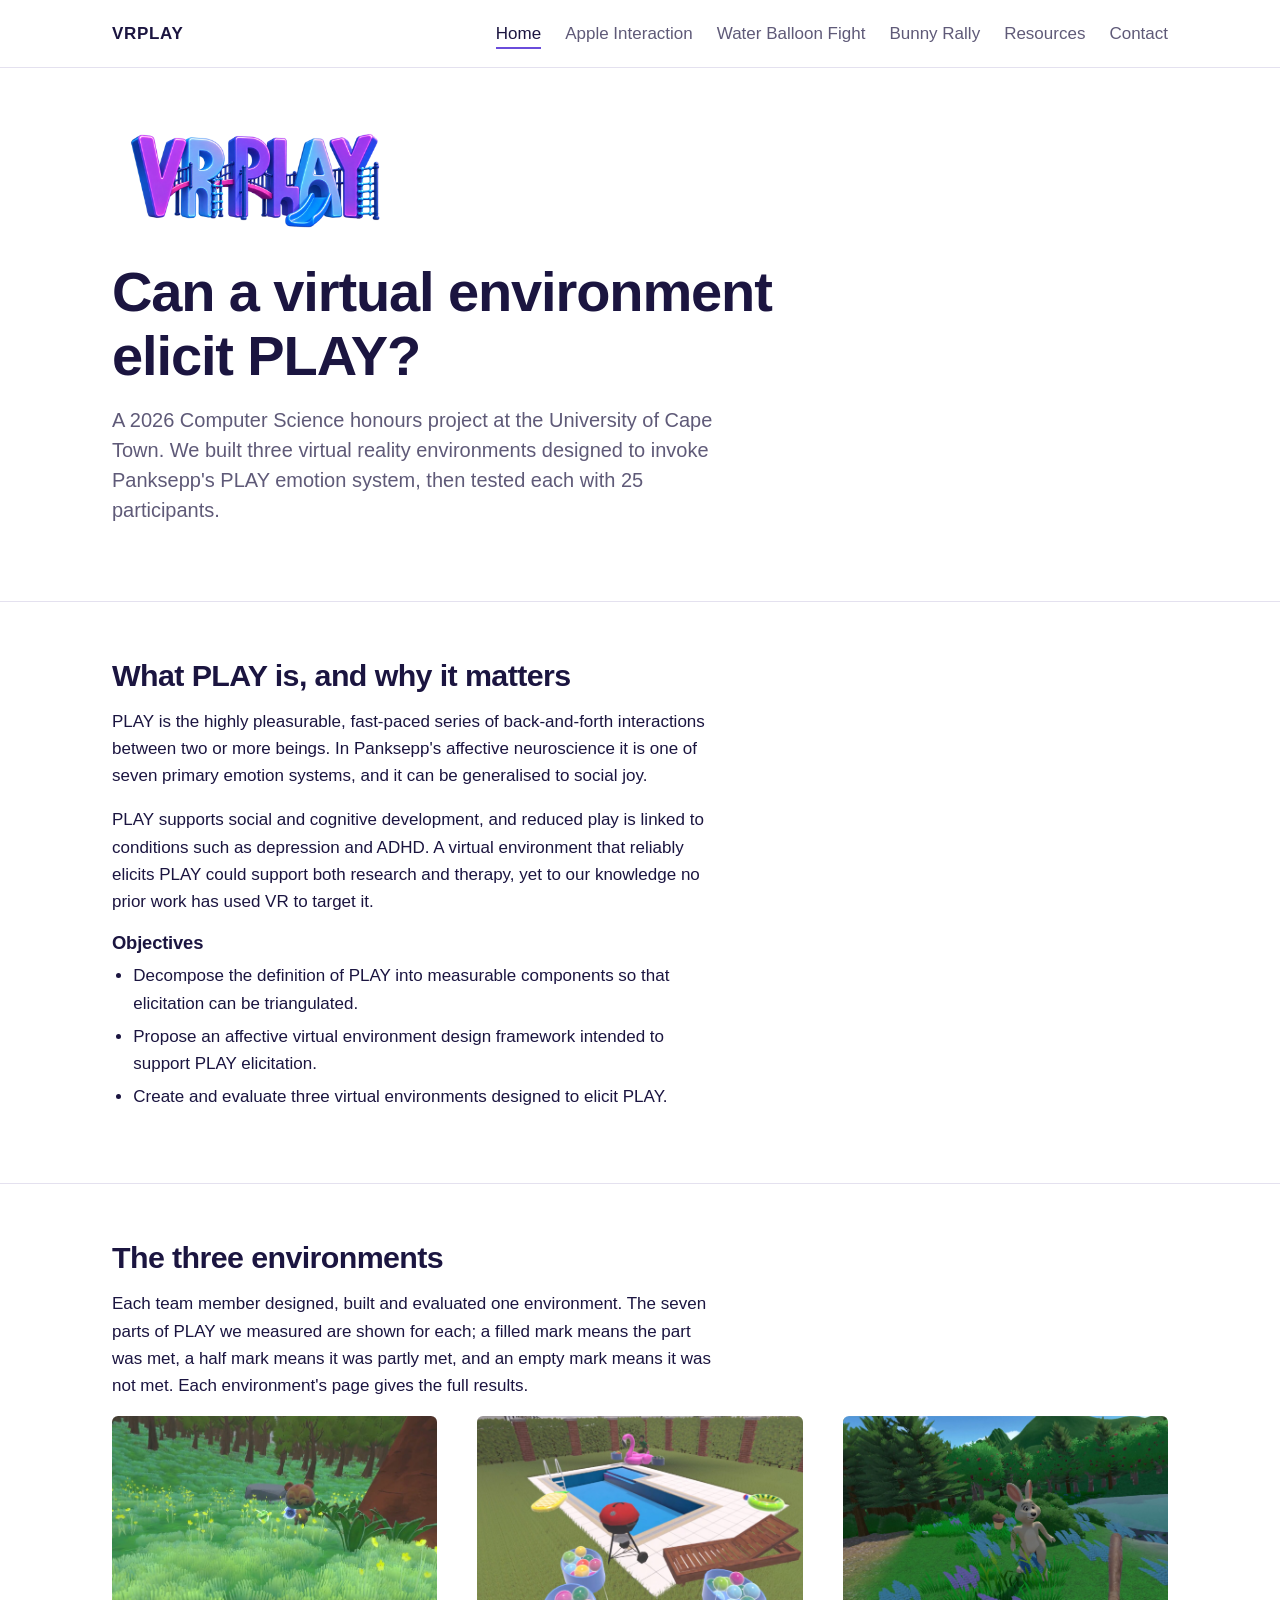
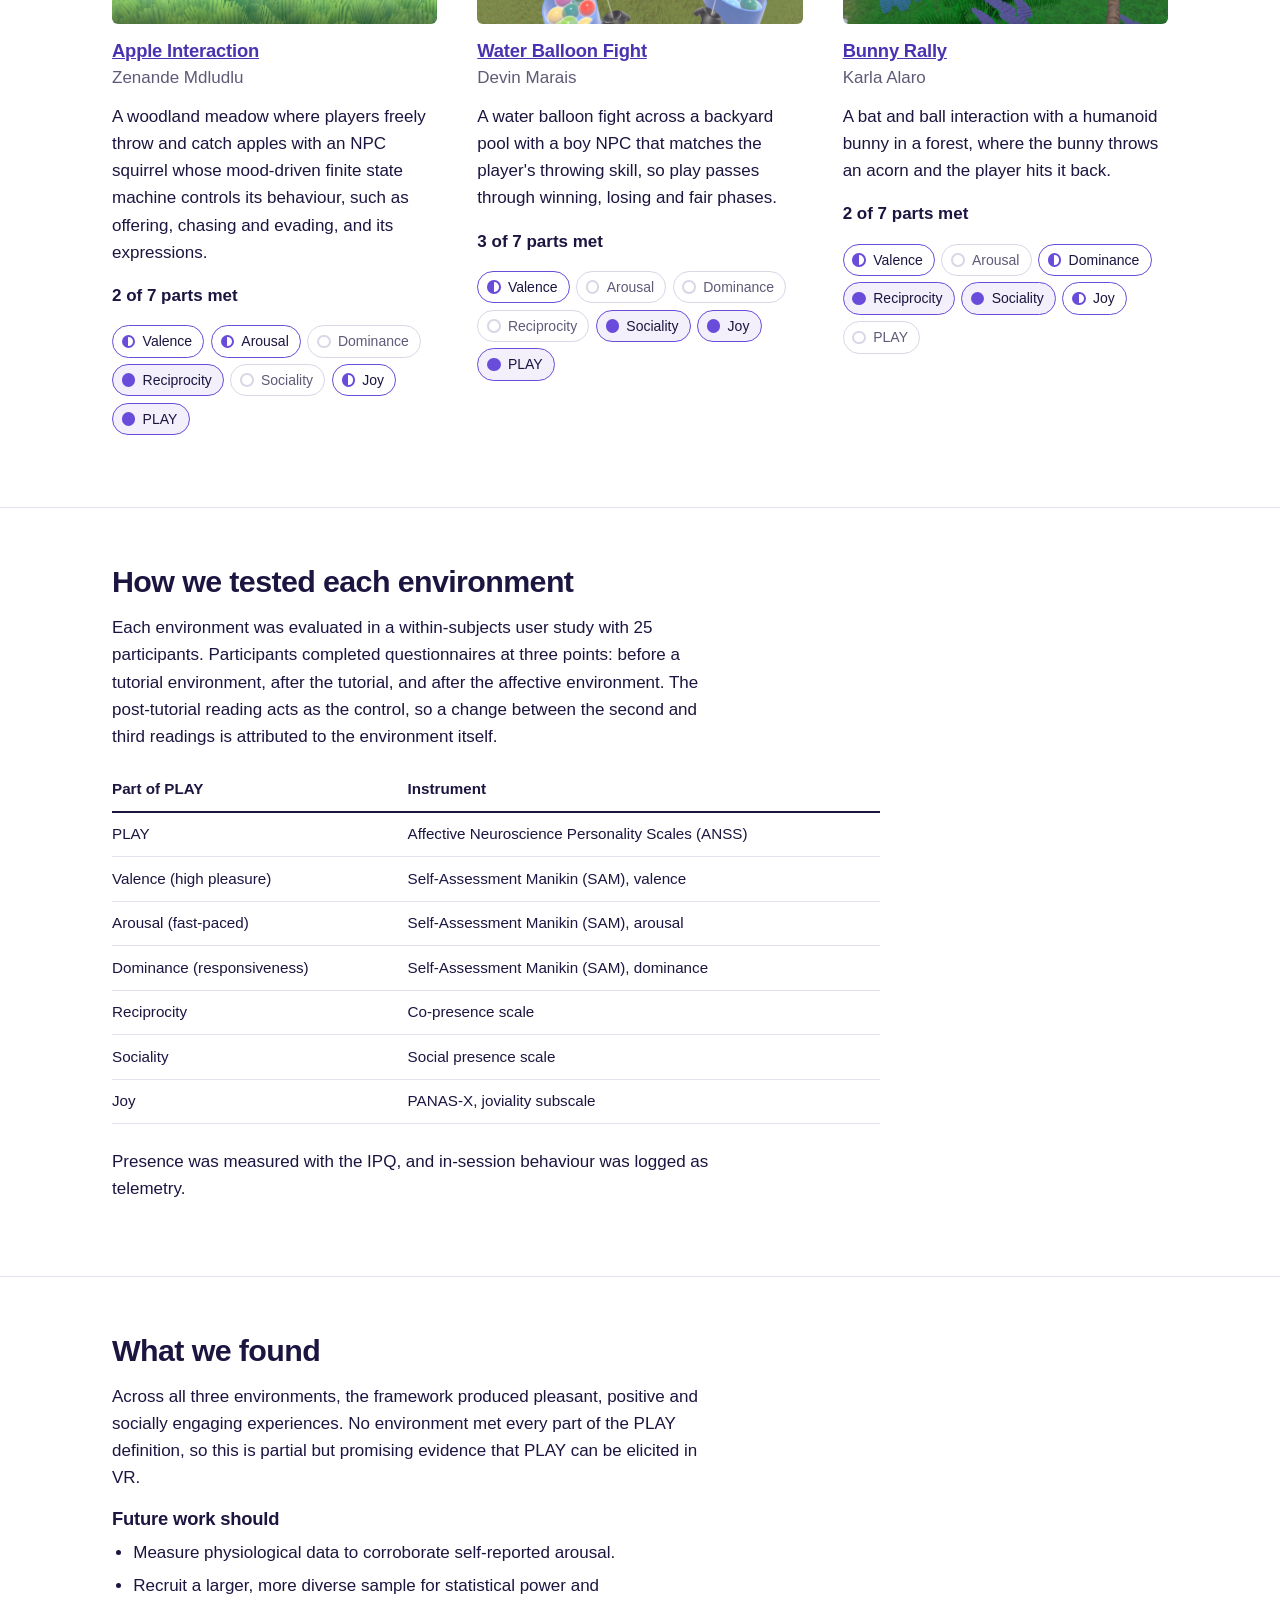
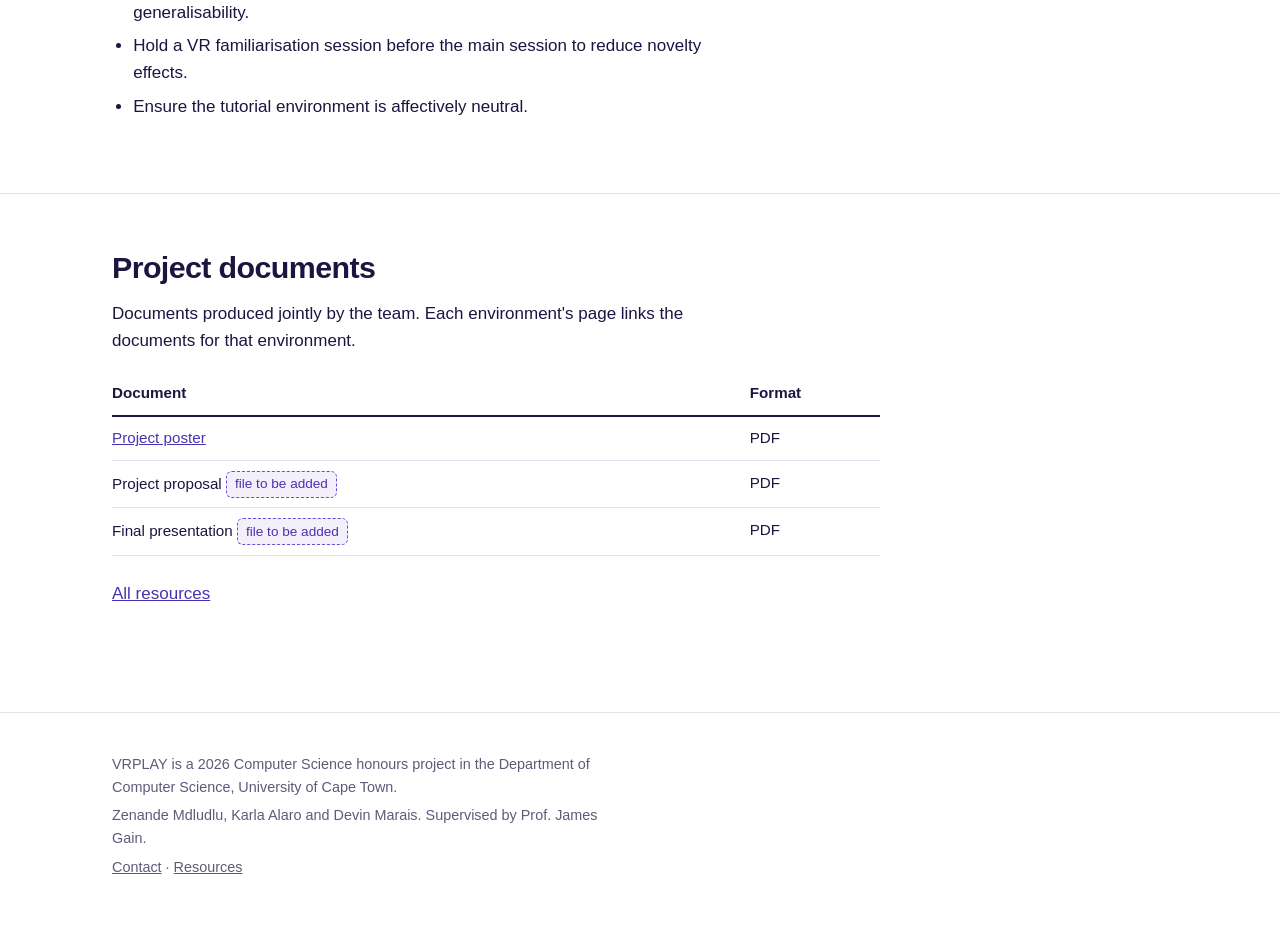
==== index.html @ d9ab926e "Add files via upload" ====
<!DOCTYPE html>
<html lang="en">
<head>
  <meta charset="utf-8">
  <meta name="viewport" content="width=device-width, initial-scale=1">
  <title>VRPLAY: Eliciting PLAY in Virtual Reality</title>
  <meta name="description" content="VRPLAY: a 2026 Computer Science honours project at the University of Cape Town investigating whether a virtual environment can elicit Panksepp's PLAY emotion system.">
  <link rel="stylesheet" href="css/style.css">
</head>
<body>
<header class="site-header">
  <div class="wrap">
    <a class="brand" href="index.html">VRPLAY</a>
    <nav class="site-nav" aria-label="Site">
      <ul>
        <li><a href="index.html" aria-current="page">Home</a></li>
        <li><a href="apple-interaction.html">Apple Interaction</a></li>
        <li><a href="water-balloon-fight.html">Water Balloon Fight</a></li>
        <li><a href="bunny-rally.html">Bunny Rally</a></li>
        <li><a href="resources.html">Resources</a></li>
        <li><a href="contact.html">Contact</a></li>
      </ul>
    </nav>
  </div>
</header>
<main>

  <section class="hero">
    <div class="wrap">
      <img class="logo" src="img/vrplay-logo.png" alt="VRPLAY" width="900" height="299">
      <h1>Can a virtual environment elicit PLAY?</h1>
      <p class="lede">A 2026 Computer Science honours project at the University of Cape Town. We built three virtual reality environments designed to invoke Panksepp's PLAY emotion system, then tested each with 25 participants.</p>
    </div>
  </section>

  <section id="about">
    <div class="wrap">
      <h2>What PLAY is, and why it matters</h2>
      <p>PLAY is the highly pleasurable, fast-paced series of back-and-forth interactions between two or more beings. In Panksepp's affective neuroscience it is one of seven primary emotion systems, and it can be generalised to social joy.</p>
      <p>PLAY supports social and cognitive development, and reduced play is linked to conditions such as depression and ADHD. A virtual environment that reliably elicits PLAY could support both research and therapy, yet to our knowledge no prior work has used VR to target it.</p>
      <h3>Objectives</h3>
      <ul>
        <li>Decompose the definition of PLAY into measurable components so that elicitation can be triangulated.</li>
        <li>Propose an affective virtual environment design framework intended to support PLAY elicitation.</li>
        <li>Create and evaluate three virtual environments designed to elicit PLAY.</li>
      </ul>
    </div>
  </section>

  <section id="environments">
    <div class="wrap">
      <h2>The three environments</h2>
      <p>Each team member designed, built and evaluated one environment. The seven parts of PLAY we measured are shown for each; a filled mark means the part was met, a half mark means it was partly met, and an empty mark means it was not met. Each environment's page gives the full results.</p>
      <ul class="environments">
      <li>
        <img class="thumb" src="img/apple-interaction.jpg" alt="Screenshot of the Apple Interaction environment: a woodland meadow with a squirrel NPC among wildflowers" width="1600" height="900">
        <h3><a href="apple-interaction.html">Apple Interaction</a></h3>
        <p class="owner">Zenande Mdludlu</p>
        <p>A woodland meadow where players freely throw and catch apples with an NPC squirrel whose mood-driven finite state machine controls its behaviour, such as offering, chasing and evading, and its expressions.</p>
        <p class="verdict">2 of 7 parts met</p>
    <ul class="tally">
      <li class="part">Valence <span class="vh">(partly met)</span></li>
      <li class="part">Arousal <span class="vh">(partly met)</span></li>
      <li class="none">Dominance <span class="vh">(not met)</span></li>
      <li class="met">Reciprocity <span class="vh">(met)</span></li>
      <li class="none">Sociality <span class="vh">(not met)</span></li>
      <li class="part">Joy <span class="vh">(partly met)</span></li>
      <li class="met">PLAY <span class="vh">(met)</span></li>
    </ul>
      </li>
      <li>
        <img class="thumb" src="img/water-balloon-fight.jpg" alt="Screenshot of the Water Balloon Fight environment: a backyard pool with buckets of water balloons in the foreground" width="1600" height="900">
        <h3><a href="water-balloon-fight.html">Water Balloon Fight</a></h3>
        <p class="owner">Devin Marais</p>
        <p>A water balloon fight across a backyard pool with a boy NPC that matches the player's throwing skill, so play passes through winning, losing and fair phases.</p>
        <p class="verdict">3 of 7 parts met</p>
    <ul class="tally">
      <li class="part">Valence <span class="vh">(partly met)</span></li>
      <li class="none">Arousal <span class="vh">(not met)</span></li>
      <li class="none">Dominance <span class="vh">(not met)</span></li>
      <li class="none">Reciprocity <span class="vh">(not met)</span></li>
      <li class="met">Sociality <span class="vh">(met)</span></li>
      <li class="met">Joy <span class="vh">(met)</span></li>
      <li class="met">PLAY <span class="vh">(met)</span></li>
    </ul>
      </li>
      <li>
        <img class="thumb" src="img/bunny-rally.jpg" alt="Screenshot of the Bunny Rally environment: a humanoid bunny standing in a forest clearing" width="1600" height="900">
        <h3><a href="bunny-rally.html">Bunny Rally</a></h3>
        <p class="owner">Karla Alaro</p>
        <p>A bat and ball interaction with a humanoid bunny in a forest, where the bunny throws an acorn and the player hits it back.</p>
        <p class="verdict">2 of 7 parts met</p>
    <ul class="tally">
      <li class="part">Valence <span class="vh">(partly met)</span></li>
      <li class="none">Arousal <span class="vh">(not met)</span></li>
      <li class="part">Dominance <span class="vh">(partly met)</span></li>
      <li class="met">Reciprocity <span class="vh">(met)</span></li>
      <li class="met">Sociality <span class="vh">(met)</span></li>
      <li class="part">Joy <span class="vh">(partly met)</span></li>
      <li class="none">PLAY <span class="vh">(not met)</span></li>
    </ul>
      </li>
      </ul>
    </div>
  </section>

  <section id="method">
    <div class="wrap">
      <h2>How we tested each environment</h2>
      <p>Each environment was evaluated in a within-subjects user study with 25 participants. Participants completed questionnaires at three points: before a tutorial environment, after the tutorial, and after the affective environment. The post-tutorial reading acts as the control, so a change between the second and third readings is attributed to the environment itself.</p>
      <div class="table-scroll">
      <table>
        <caption class="vh">Questionnaires and the part of PLAY each one measures</caption>
        <thead>
          <tr><th scope="col">Part of PLAY</th><th scope="col">Instrument</th></tr>
        </thead>
        <tbody>
          <tr><td>PLAY</td><td>Affective Neuroscience Personality Scales (ANSS)</td></tr>
          <tr><td>Valence (high pleasure)</td><td>Self-Assessment Manikin (SAM), valence</td></tr>
          <tr><td>Arousal (fast-paced)</td><td>Self-Assessment Manikin (SAM), arousal</td></tr>
          <tr><td>Dominance (responsiveness)</td><td>Self-Assessment Manikin (SAM), dominance</td></tr>
          <tr><td>Reciprocity</td><td>Co-presence scale</td></tr>
          <tr><td>Sociality</td><td>Social presence scale</td></tr>
          <tr><td>Joy</td><td>PANAS-X, joviality subscale</td></tr>
        </tbody>
      </table>
      </div>
      <p>Presence was measured with the IPQ, and in-session behaviour was logged as telemetry.</p>
    </div>
  </section>

  <section id="findings">
    <div class="wrap">
      <h2>What we found</h2>
      <p>Across all three environments, the framework produced pleasant, positive and socially engaging experiences. No environment met every part of the PLAY definition, so this is partial but promising evidence that PLAY can be elicited in VR.</p>
      <h3>Future work should</h3>
      <ul>
        <li>Measure physiological data to corroborate self-reported arousal.</li>
        <li>Recruit a larger, more diverse sample for statistical power and generalisability.</li>
        <li>Hold a VR familiarisation session before the main session to reduce novelty effects.</li>
        <li>Ensure the tutorial environment is affectively neutral.</li>
      </ul>
    </div>
  </section>

  <section id="documents">
    <div class="wrap">
      <h2>Project documents</h2>
      <p>Documents produced jointly by the team. Each environment's page links the documents for that environment.</p>
      <div class="table-scroll">
      <table>
        <caption class="vh">Joint project documents</caption>
        <thead>
          <tr><th scope="col">Document</th><th scope="col">Format</th></tr>
        </thead>
        <tbody>
          <tr><td><a href="docs/VRPLAY_Poster.pdf">Project poster</a></td><td>PDF</td></tr>
          <tr><td>Project proposal <span class="todo">file to be added</span></td><td>PDF</td></tr>
          <tr><td>Final presentation <span class="todo">file to be added</span></td><td>PDF</td></tr>
        </tbody>
      </table>
      </div>
      <p><a href="resources.html">All resources</a></p>
    </div>
  </section>
</main>
<footer class="site-footer">
  <div class="wrap">
    <p>VRPLAY is a 2026 Computer Science honours project in the Department of Computer Science, University of Cape Town.</p>
    <p>Zenande Mdludlu, Karla Alaro and Devin Marais. Supervised by Prof. James Gain.</p>
    <p><a href="contact.html">Contact</a> &middot; <a href="resources.html">Resources</a></p>
  </div>
</footer>
</body>
</html>
---- css/style.css ----
/* VRPLAY project website
   One stylesheet for every page. Edit the values under :root to retheme.
   The site must stay static and self-contained: no external fonts or scripts. */

:root {
  --paper: #ffffff;
  --ink: #1b1540;
  --muted: #5f5a78;
  --accent: #6a4cdb;
  --accent-deep: #4a32b0;
  --tint: #f3f0fb;
  --line: #e4e1ef;
  --faint: #d9d6e6;

  --measure: 64ch;
  --wide: 72rem;
  --gutter: clamp(1.25rem, 4vw, 3rem);

  --font: -apple-system, BlinkMacSystemFont, "Segoe UI", "Helvetica Neue", Arial, sans-serif;
}

/* ---- base ---------------------------------------------------------- */

* { box-sizing: border-box; }

html { scroll-behavior: smooth; }

@media (prefers-reduced-motion: reduce) {
  html { scroll-behavior: auto; }
}

body {
  margin: 0;
  font-family: var(--font);
  font-size: 1.0625rem;
  line-height: 1.6;
  color: var(--ink);
  background: var(--paper);
}

h1, h2, h3 {
  font-weight: 600;
  letter-spacing: -0.02em;
  line-height: 1.15;
  margin: 0 0 0.5em;
}

h1 { font-size: clamp(2.25rem, 5vw, 3.5rem); max-width: 22ch; }
h2 { font-size: clamp(1.5rem, 3vw, 1.9rem); margin-top: 0; }
h3 { font-size: 1.15rem; letter-spacing: -0.01em; }

p, ul, ol, table { max-width: var(--measure); }
p { margin: 0 0 1em; }
ul, ol { padding-left: 1.25em; margin: 0 0 1em; }
li { margin-bottom: 0.35em; }

a { color: var(--accent-deep); }
a:hover { color: var(--accent); }
a:focus-visible,
button:focus-visible {
  outline: 3px solid var(--accent);
  outline-offset: 3px;
  border-radius: 2px;
}

img { max-width: 100%; height: auto; display: block; }

.muted { color: var(--muted); }

.vh {
  position: absolute;
  width: 1px; height: 1px;
  overflow: hidden;
  clip: rect(0 0 0 0);
  white-space: nowrap;
}

/* ---- layout -------------------------------------------------------- */

.wrap {
  max-width: var(--wide);
  margin: 0 auto;
  padding: 0 var(--gutter);
}

main > section {
  padding: 3.5rem 0;
  border-top: 1px solid var(--line);
}

main > section:first-child { border-top: 0; }

.lede {
  font-size: 1.25rem;
  line-height: 1.5;
  color: var(--muted);
  max-width: 54ch;
}

/* ---- header and navigation ---------------------------------------- */

.site-header {
  padding: 1.25rem 0;
  border-bottom: 1px solid var(--line);
}

.site-header .wrap {
  display: flex;
  flex-wrap: wrap;
  align-items: center;
  gap: 0.75rem 2rem;
}

.brand {
  font-weight: 700;
  letter-spacing: 0.04em;
  text-decoration: none;
  color: var(--ink);
  margin-right: auto;
}

.site-nav ul {
  list-style: none;
  margin: 0;
  padding: 0;
  display: flex;
  flex-wrap: wrap;
  gap: 0.25rem 1.5rem;
  max-width: none;
}

.site-nav li { margin: 0; }

.site-nav a {
  color: var(--muted);
  text-decoration: none;
  padding: 0.25rem 0;
  border-bottom: 2px solid transparent;
}

.site-nav a:hover { color: var(--ink); }
.site-nav a[aria-current="page"] {
  color: var(--ink);
  border-bottom-color: var(--accent);
}

/* ---- home hero ----------------------------------------------------- */

.hero { padding: 4rem 0 3.5rem; }

.hero .logo {
  width: min(18rem, 60vw);
  margin-bottom: 2rem;
}

.hero h1 { margin-bottom: 1rem; }

/* ---- page title block (VE pages) ---------------------------------- */

.page-title { padding: 3rem 0 2.5rem; }

.page-title .byline {
  font-size: 1.1rem;
  color: var(--muted);
  margin: 0 0 1.5rem;
}

.page-title .cover {
  margin-top: 2rem;
  border-radius: 6px;
  overflow: hidden;
  background: var(--tint);
}

/* ---- environment list (home) -------------------------------------- */

.environments {
  list-style: none;
  padding: 0;
  margin: 0;
  max-width: none;
  display: grid;
  gap: 2.5rem;
  grid-template-columns: repeat(auto-fit, minmax(17rem, 1fr));
}

.environments li { margin: 0; }

.environments .thumb {
  width: 100%;
  height: 13rem;
  object-fit: cover;
  border-radius: 6px;
  background: var(--tint);
  margin-bottom: 1rem;
}

.environments h3 { margin-bottom: 0.15rem; }
.environments .owner { color: var(--muted); margin: 0 0 0.75rem; }
.environments p { margin-bottom: 1rem; }

/* ---- the seven-part PLAY tally ------------------------------------
   Each list item is one measured component of PLAY.
   State classes: .met  .part  .none                                     */

.tally {
  list-style: none;
  padding: 0;
  margin: 0 0 1rem;
  display: flex;
  flex-wrap: wrap;
  gap: 0.4rem;
  max-width: none;
}

.tally li {
  margin: 0;
  display: inline-flex;
  align-items: center;
  gap: 0.45rem;
  padding: 0.25rem 0.7rem 0.25rem 0.55rem;
  border-radius: 999px;
  font-size: 0.875rem;
  border: 1px solid var(--faint);
  color: var(--muted);
}

.tally li::before {
  content: "";
  width: 0.6rem;
  height: 0.6rem;
  border-radius: 50%;
  border: 2px solid var(--faint);
  background: transparent;
  flex: none;
}

.tally .met {
  color: var(--ink);
  border-color: var(--accent);
  background: var(--tint);
}
.tally .met::before { background: var(--accent); border-color: var(--accent); }

.tally .part { color: var(--ink); border-color: var(--accent); }
.tally .part::before {
  border-color: var(--accent);
  background: linear-gradient(90deg, var(--accent) 50%, transparent 50%);
}

.tally .none { color: var(--muted); }

.tally-note {
  font-size: 0.9rem;
  color: var(--muted);
  margin-top: 0;
}

.verdict {
  font-weight: 600;
  margin-bottom: 0.5rem;
}

/* ---- tables -------------------------------------------------------- */

table {
  border-collapse: collapse;
  width: 100%;
  max-width: 48rem;
  font-size: 0.95rem;
  margin: 0 0 1.5rem;
}

th, td {
  text-align: left;
  vertical-align: top;
  padding: 0.6rem 1rem 0.6rem 0;
  border-bottom: 1px solid var(--line);
}

th { font-weight: 600; color: var(--ink); }
thead th { border-bottom: 2px solid var(--ink); }
td:last-child, th:last-child { padding-right: 0; }

.table-scroll { overflow-x: auto; }

/* ---- figures and placeholders ------------------------------------- */

figure { margin: 0 0 2rem; }
figcaption { font-size: 0.9rem; color: var(--muted); margin-top: 0.5rem; }

.gallery {
  display: grid;
  gap: 1.5rem;
  grid-template-columns: repeat(auto-fit, minmax(16rem, 1fr));
}

.gallery figure { margin: 0; }
.gallery img {
  width: 100%;
  height: 12rem;
  object-fit: cover;
  border-radius: 6px;
  background: var(--tint);
}

/* Anything carrying .todo is placeholder content that still has to be
   written or supplied. Remove the class once the real content is in. */
.todo {
  border: 1.5px dashed var(--accent);
  border-radius: 6px;
  padding: 0.75rem 1rem;
  color: var(--accent-deep);
  background: var(--tint);
}

p.todo, li.todo { max-width: var(--measure); }
td .todo { display: inline-block; padding: 0.1rem 0.5rem; font-size: 0.85rem; }

/* ---- team ----------------------------------------------------------- */

.team {
  list-style: none;
  padding: 0;
  margin: 0;
  max-width: none;
  display: grid;
  gap: 1.5rem 2.5rem;
  grid-template-columns: repeat(auto-fit, minmax(14rem, 1fr));
}

.team li { margin: 0; }
.team .name { font-weight: 600; margin: 0; }
.team .role { color: var(--muted); margin: 0 0 0.25rem; }
.team p { margin: 0; }

/* ---- footer -------------------------------------------------------- */

.site-footer {
  margin-top: 2rem;
  padding: 2.5rem 0 3rem;
  border-top: 1px solid var(--line);
  font-size: 0.9rem;
  color: var(--muted);
}

.site-footer p { margin: 0 0 0.35rem; }
.site-footer a { color: inherit; }

/* ---- responsive ---------------------------------------------------- */

@media (max-width: 40rem) {
  body { font-size: 1rem; }
  main > section { padding: 2.5rem 0; }
  .hero { padding: 2.5rem 0 2rem; }
  th, td { padding-right: 0.75rem; }
}

@media print {
  .site-nav { display: none; }
  a { color: inherit; text-decoration: none; }
}
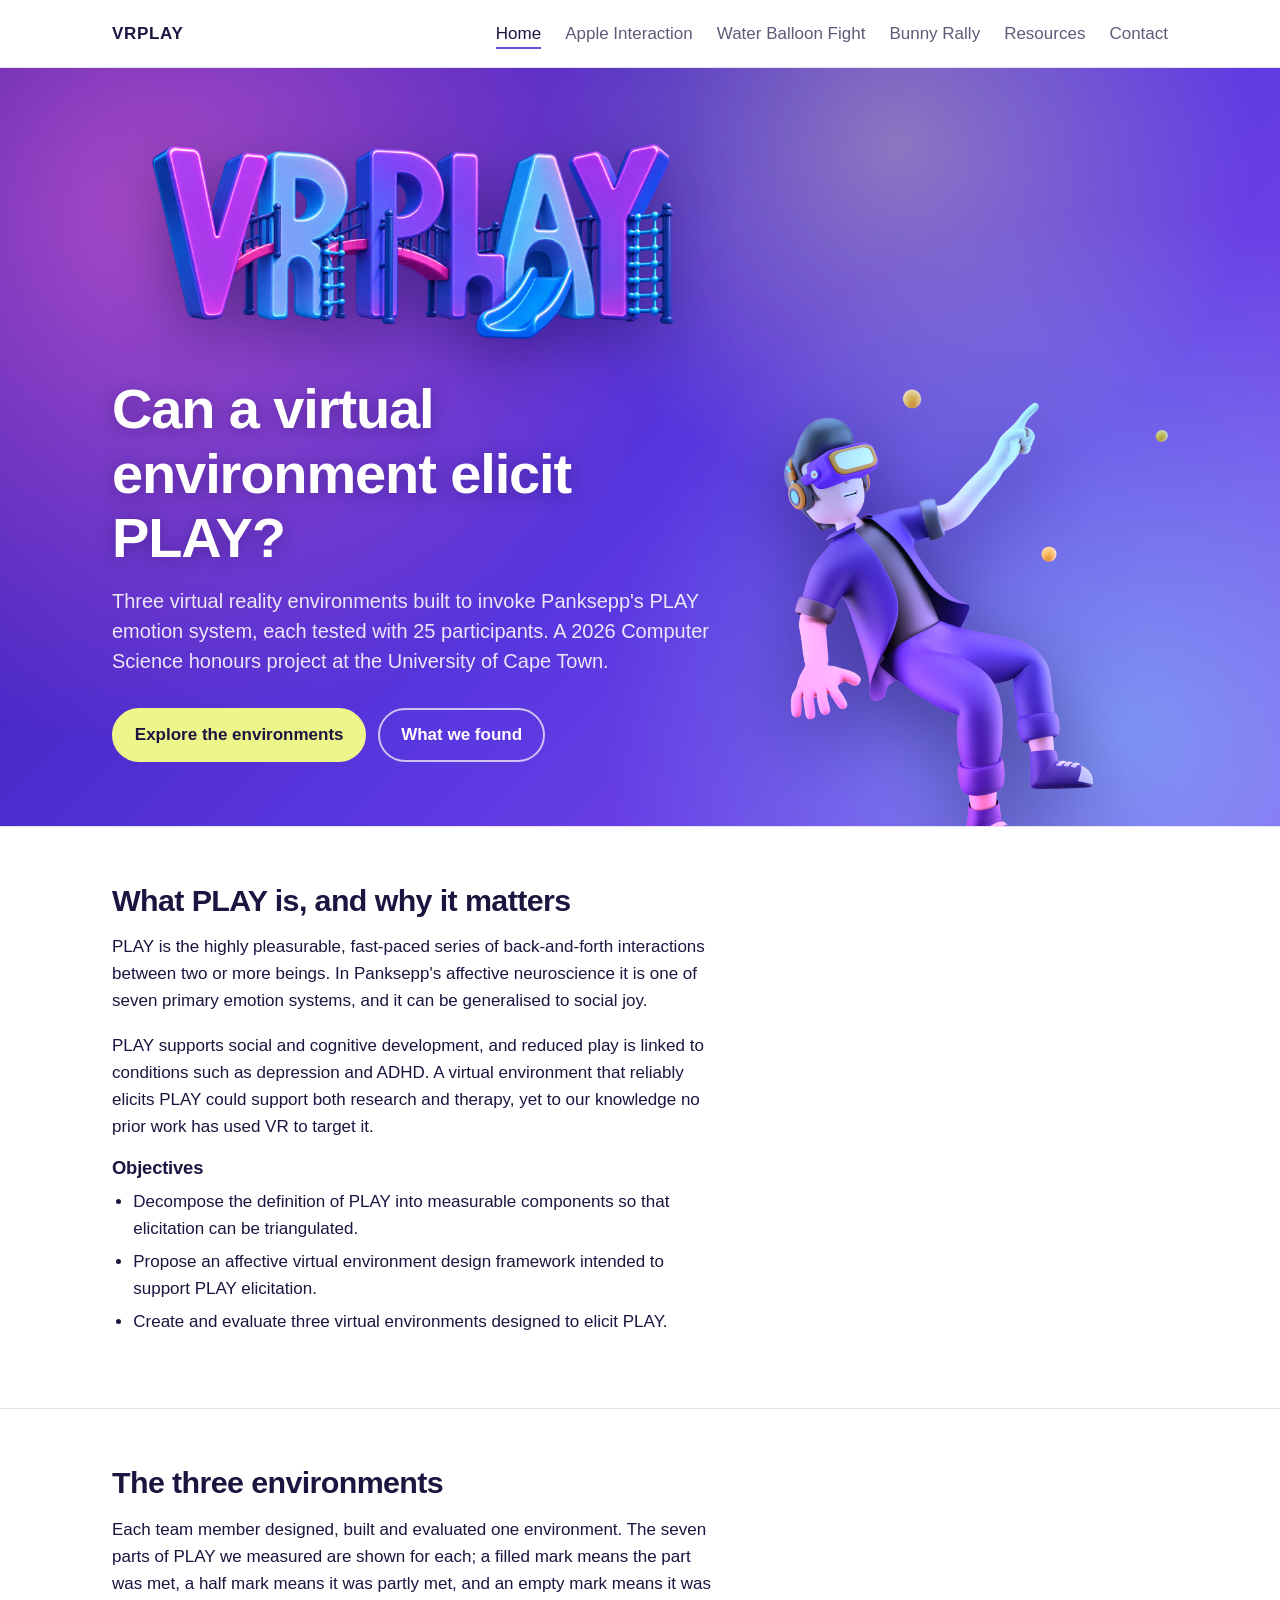
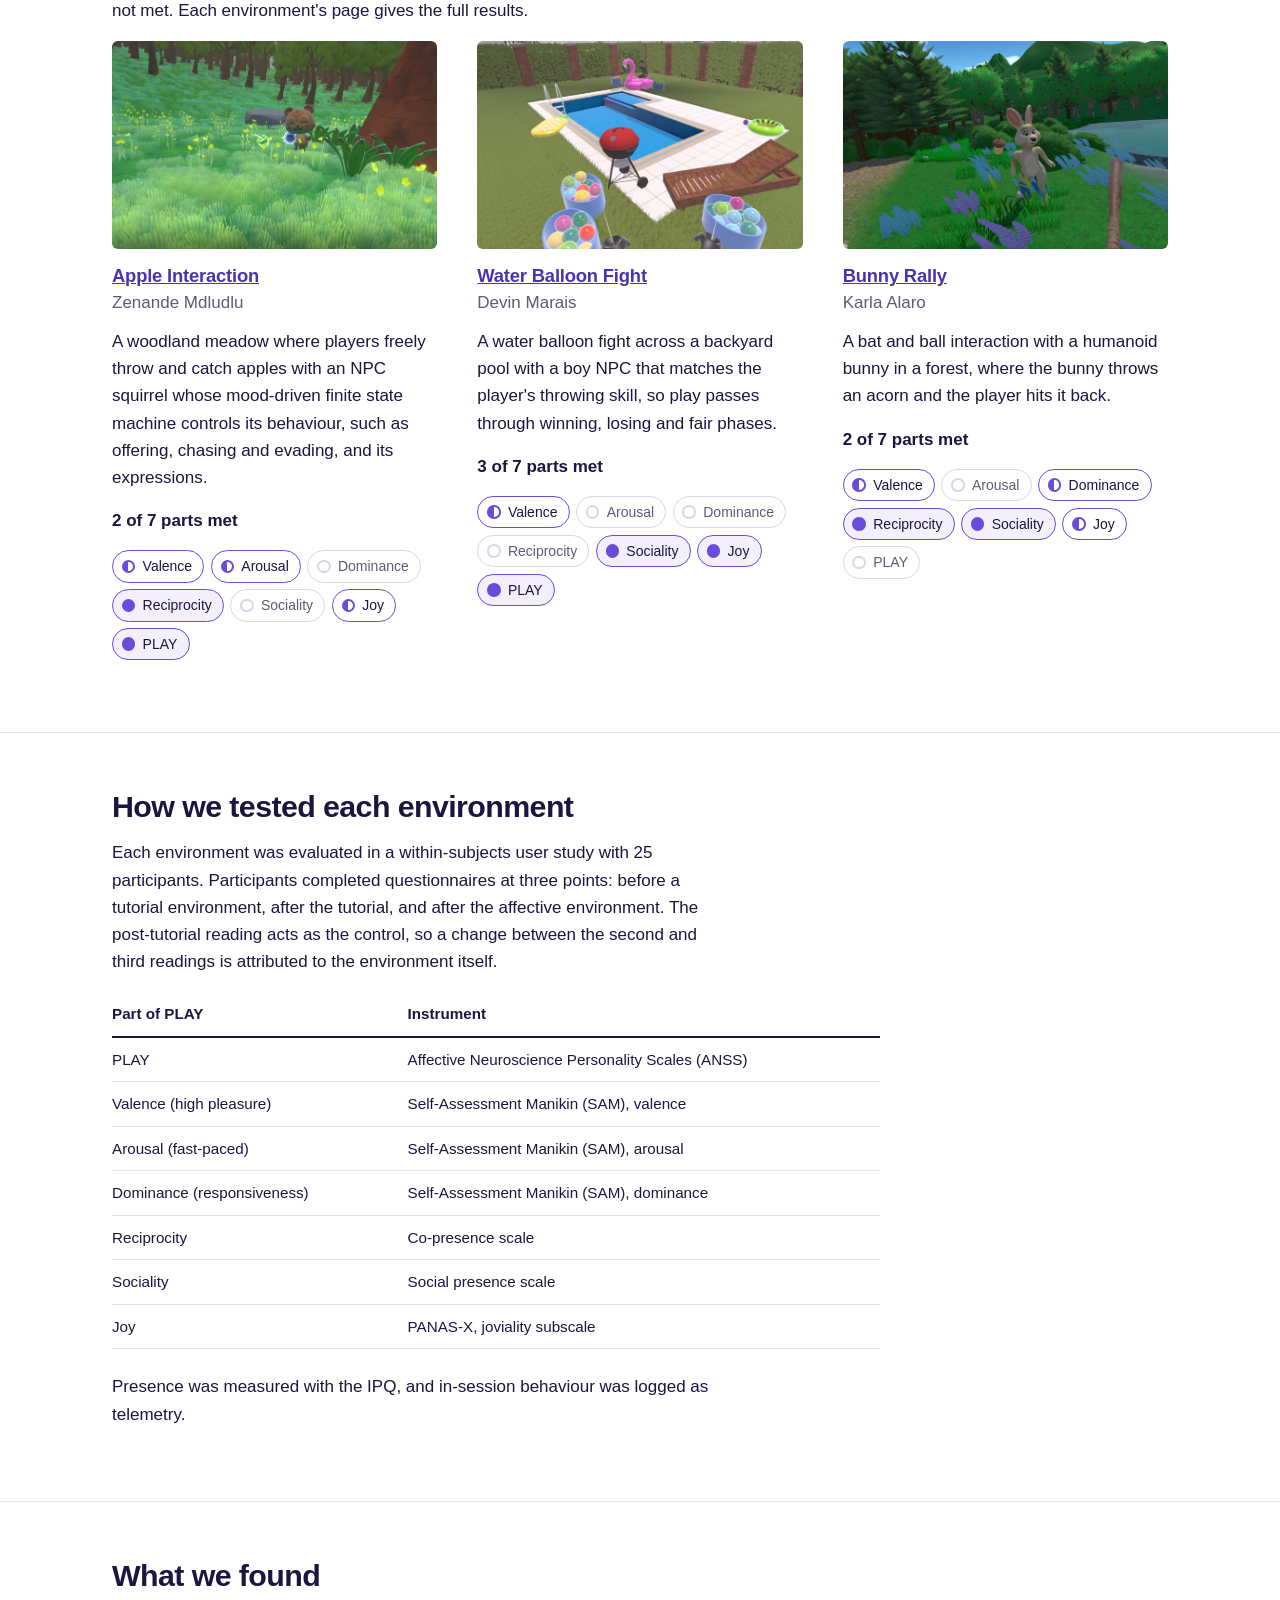
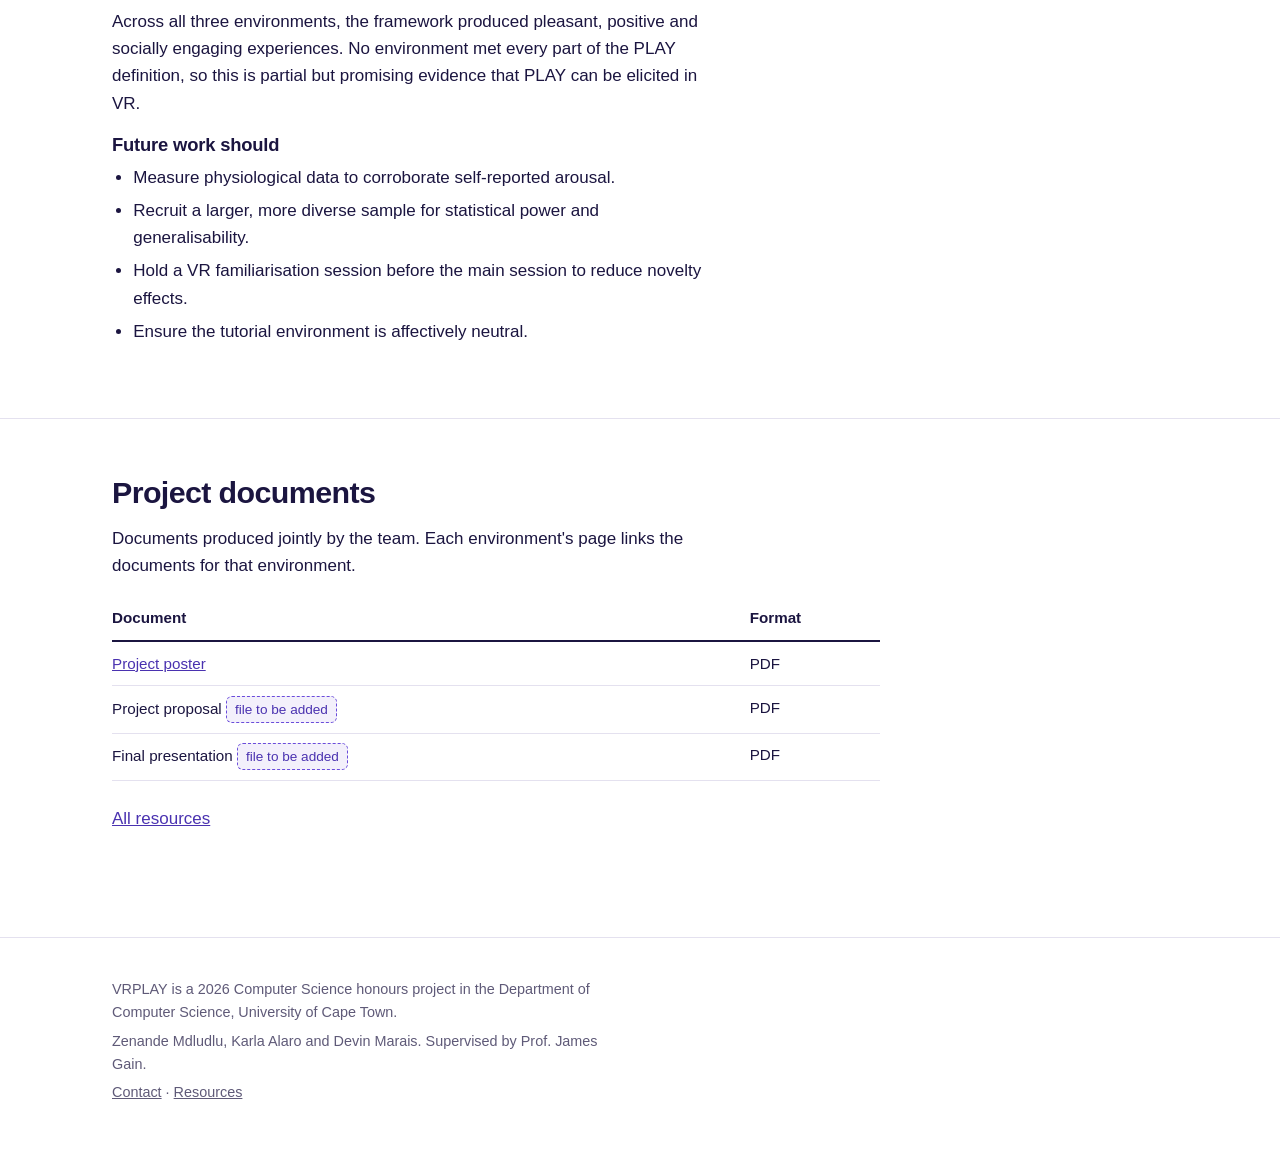
==== commit 1bfb6616: "Add files via upload" ====
--- a/index.html
+++ b/index.html
@@ -27,9 +27,18 @@
 
   <section class="hero">
     <div class="wrap">
-      <img class="logo" src="img/vrplay-logo.png" alt="VRPLAY" width="900" height="299">
-      <h1>Can a virtual environment elicit PLAY?</h1>
-      <p class="lede">A 2026 Computer Science honours project at the University of Cape Town. We built three virtual reality environments designed to invoke Panksepp's PLAY emotion system, then tested each with 25 participants.</p>
+      <div class="hero-copy">
+        <img class="logo" src="img/vrplay-logo.png" alt="VRPLAY" width="900" height="299">
+        <h1>Can a virtual environment elicit PLAY?</h1>
+        <p class="lede">Three virtual reality environments built to invoke Panksepp's PLAY emotion system, each tested with 25 participants. A 2026 Computer Science honours project at the University of Cape Town.</p>
+        <ul class="hero-links">
+          <li><a href="#environments">Explore the environments</a></li>
+          <li><a class="ghost" href="#findings">What we found</a></li>
+        </ul>
+      </div>
+      <figure class="hero-figure">
+        <img src="img/vrplay-character.png" alt="" width="760" height="969">
+      </figure>
     </div>
   </section>
 
--- a/css/style.css
+++ b/css/style.css
@@ -144,16 +144,107 @@
   border-bottom-color: var(--accent);
 }
 
-/* ---- home hero ----------------------------------------------------- */
-
-.hero { padding: 4rem 0 3.5rem; }
+/* ---- home hero -----------------------------------------------------
+   The one loud moment on the site. Full-bleed violet band, the VRPLAY
+   wordmark at full size, the character from the poster, and two routes
+   into the rest of the site. Everything after it goes back to white.  */
+
+.hero {
+  position: relative;
+  overflow: hidden;
+  padding: 0;
+  border-top: 0;
+  color: #ffffff;
+  background-color: #4a2fc4;
+  background-image:
+    radial-gradient(circle at 12% 18%, rgba(255, 111, 214, 0.55), rgba(255, 111, 214, 0) 42%),
+    radial-gradient(circle at 88% 88%, rgba(126, 241, 255, 0.45), rgba(126, 241, 255, 0) 40%),
+    radial-gradient(circle at 70% 10%, rgba(240, 246, 150, 0.35), rgba(240, 246, 150, 0) 32%),
+    linear-gradient(135deg, #3517a8 0%, #5a37e0 55%, #8b4ff0 100%);
+}
+
+.hero .wrap {
+  display: grid;
+  grid-template-columns: minmax(0, 1.5fr) minmax(0, 1fr);
+  align-items: end;
+  gap: 2rem 3rem;
+}
+
+.hero-copy { padding: 4.5rem 0 4rem; }
 
 .hero .logo {
-  width: min(18rem, 60vw);
+  width: min(42rem, 100%);
+  margin-bottom: 2.25rem;
+  filter: drop-shadow(0 18px 30px rgba(20, 8, 70, 0.45));
+}
+
+.hero h1 {
+  color: #ffffff;
+  margin-bottom: 1rem;
+  text-shadow: 0 2px 18px rgba(20, 8, 70, 0.35);
+}
+
+.hero .lede {
+  color: rgba(255, 255, 255, 0.88);
   margin-bottom: 2rem;
 }
 
-.hero h1 { margin-bottom: 1rem; }
+.hero-links {
+  list-style: none;
+  padding: 0;
+  margin: 0;
+  display: flex;
+  flex-wrap: wrap;
+  gap: 0.75rem;
+  max-width: none;
+}
+
+.hero-links li { margin: 0; }
+
+.hero-links a {
+  display: inline-block;
+  padding: 0.7rem 1.3rem;
+  border-radius: 999px;
+  text-decoration: none;
+  font-weight: 600;
+  color: var(--ink);
+  background: #eef58a;
+  border: 2px solid #eef58a;
+}
+
+.hero-links a:hover { background: #f7fbb4; border-color: #f7fbb4; color: var(--ink); }
+
+.hero-links .ghost {
+  color: #ffffff;
+  background: transparent;
+  border-color: rgba(255, 255, 255, 0.7);
+}
+
+.hero-links .ghost:hover { background: rgba(255, 255, 255, 0.12); border-color: #ffffff; color: #ffffff; }
+
+.hero-links a:focus-visible { outline-color: #ffffff; }
+
+.hero-figure {
+  margin: 0;
+  align-self: end;
+  justify-self: end;
+  max-width: 24rem;
+  width: 100%;
+  padding-top: 2rem;
+}
+
+.hero-figure img {
+  width: 100%;
+  margin-bottom: -2.5rem;
+  filter: drop-shadow(0 24px 40px rgba(20, 8, 70, 0.5));
+}
+
+@media (max-width: 52rem) {
+  .hero .wrap { grid-template-columns: 1fr; }
+  .hero-copy { padding: 3rem 0 2rem; }
+  .hero-figure { max-width: 16rem; justify-self: center; padding-top: 0; }
+  .hero-figure img { margin-bottom: -1.5rem; }
+}
 
 /* ---- page title block (VE pages) ---------------------------------- */
 
@@ -352,7 +443,6 @@
 @media (max-width: 40rem) {
   body { font-size: 1rem; }
   main > section { padding: 2.5rem 0; }
-  .hero { padding: 2.5rem 0 2rem; }
   th, td { padding-right: 0.75rem; }
 }
 
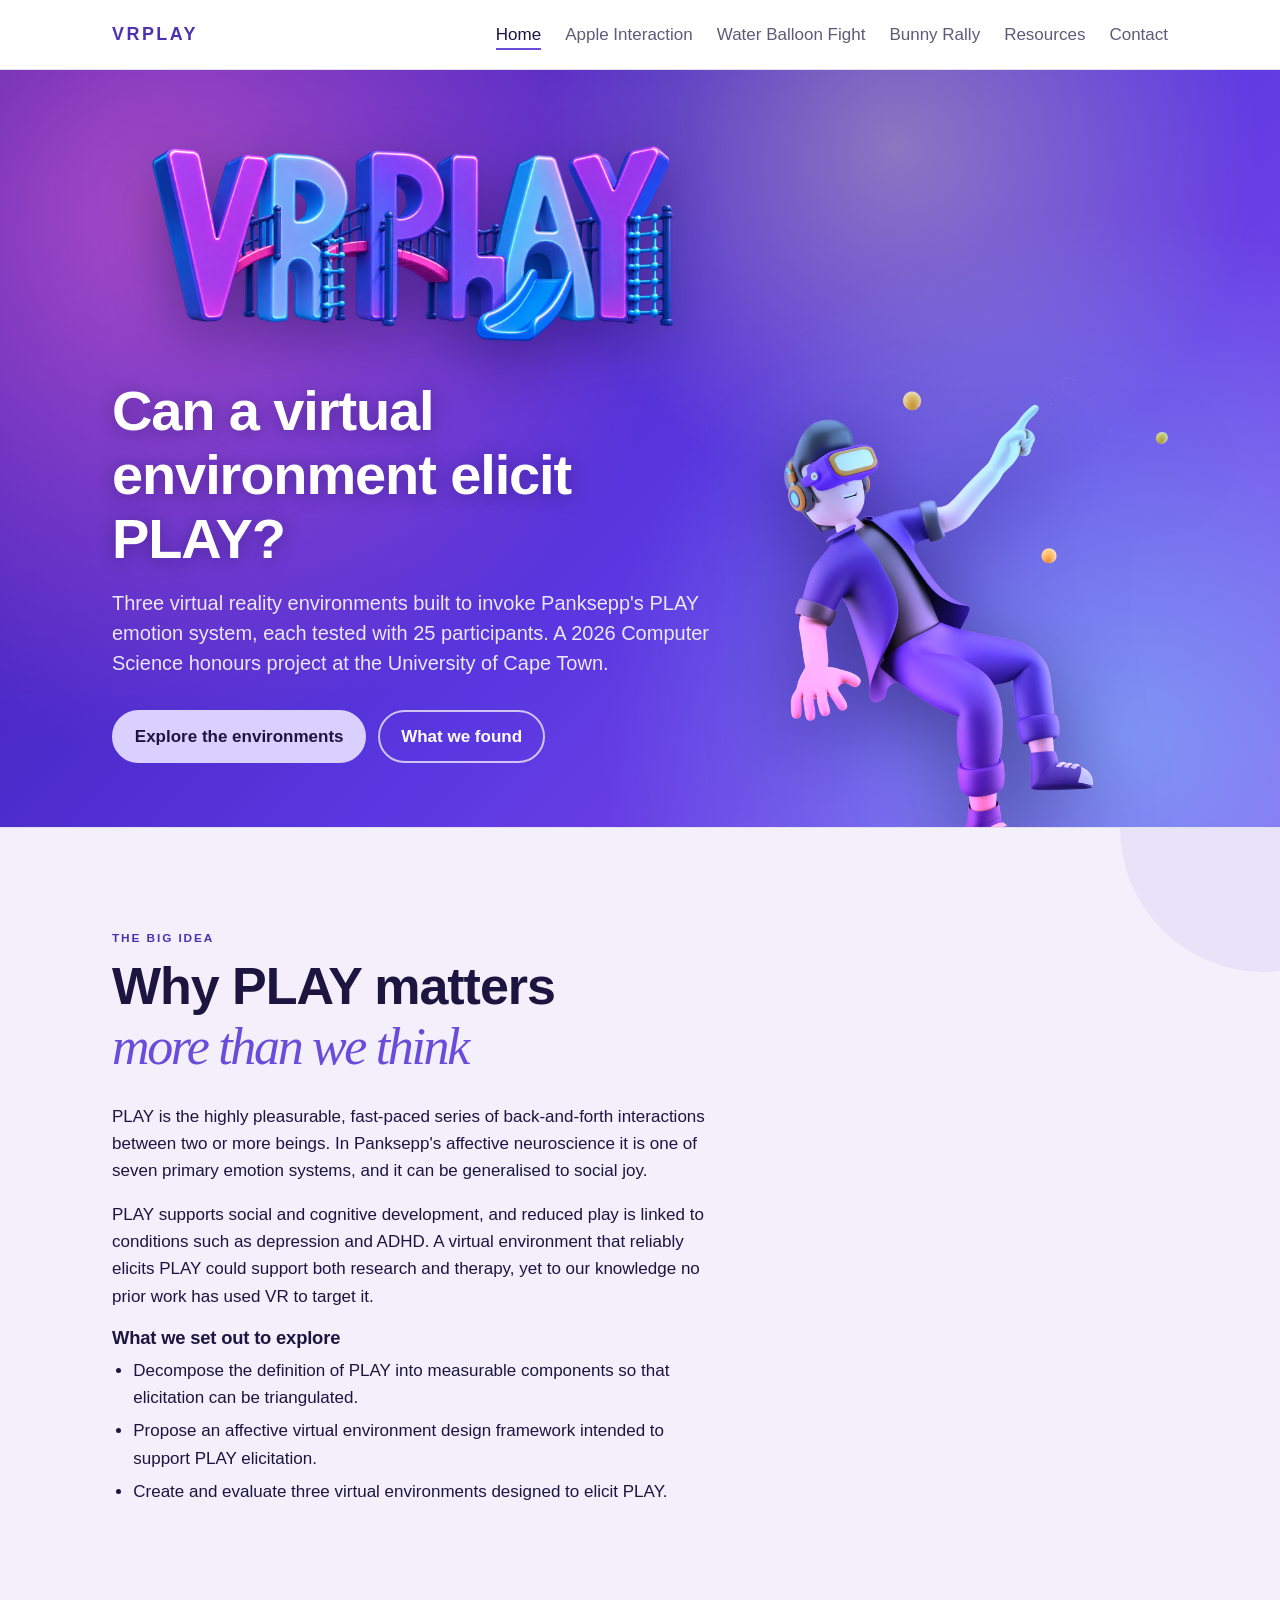
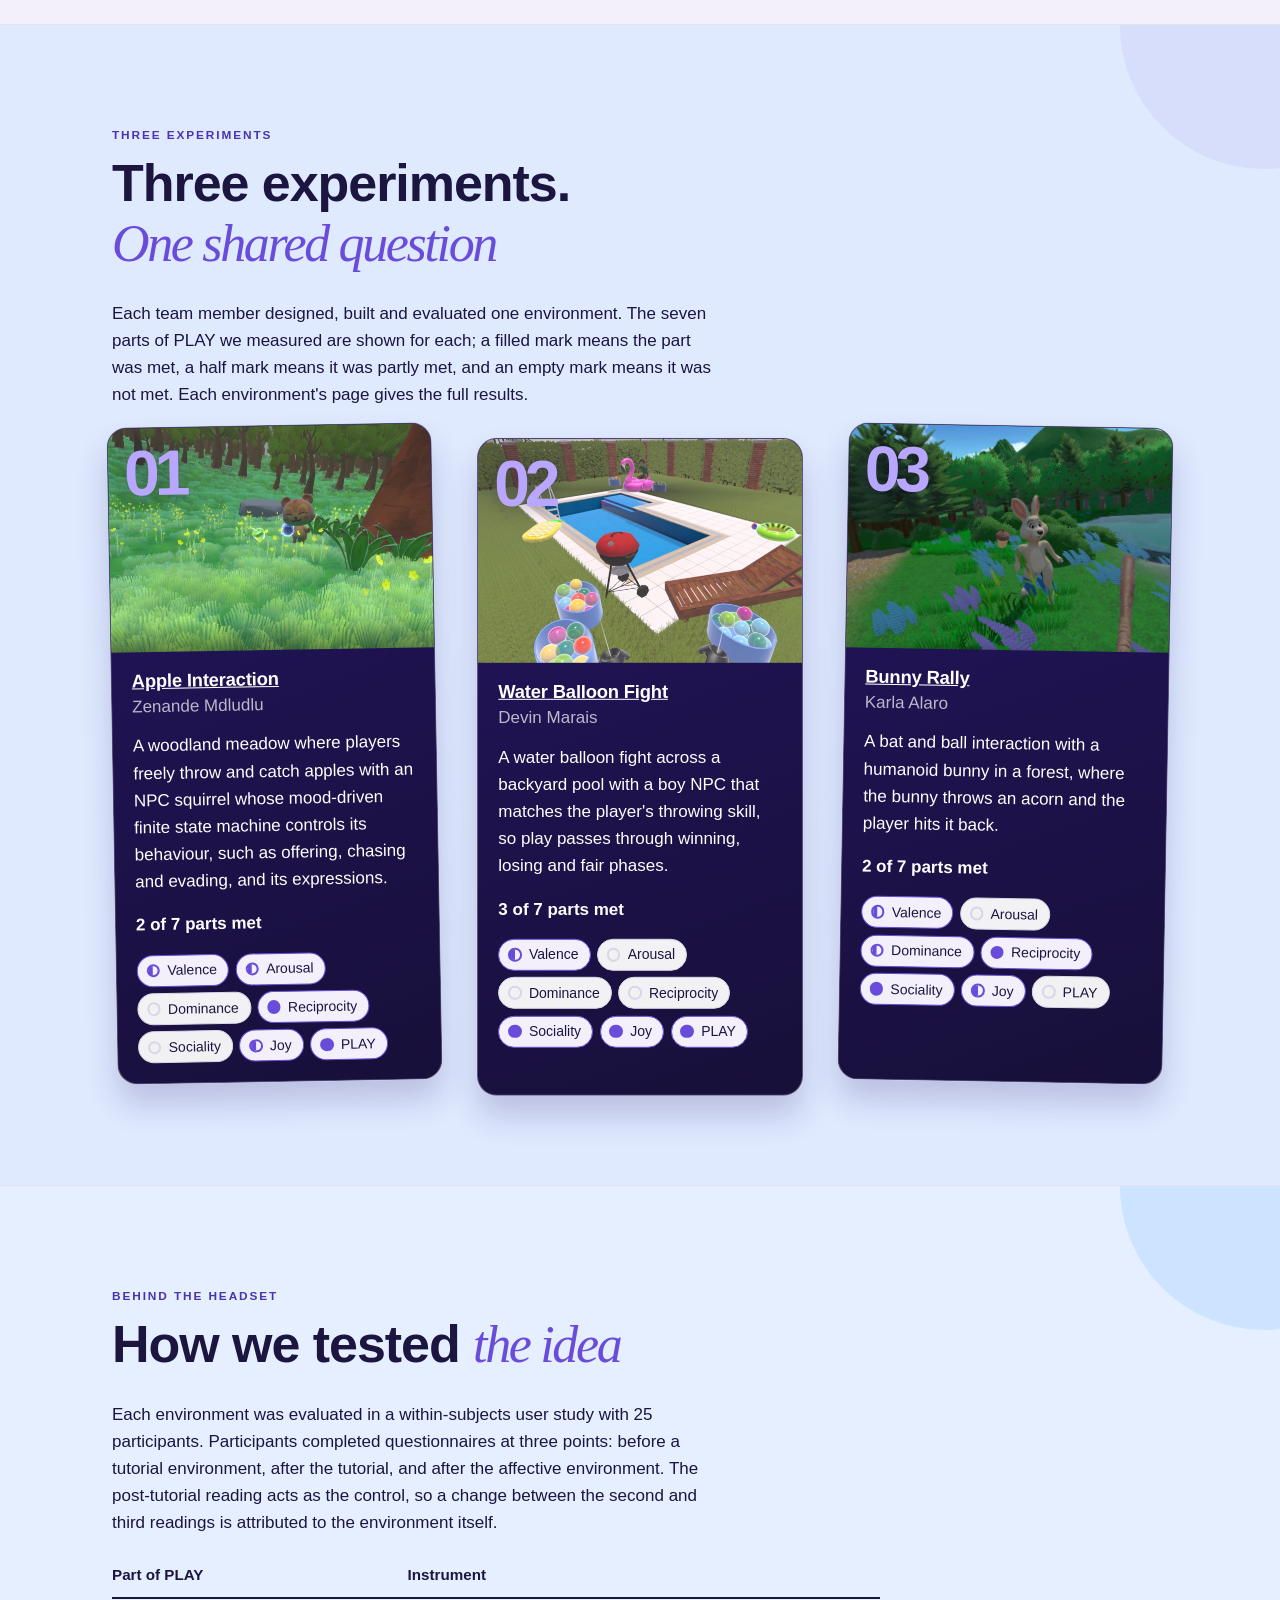
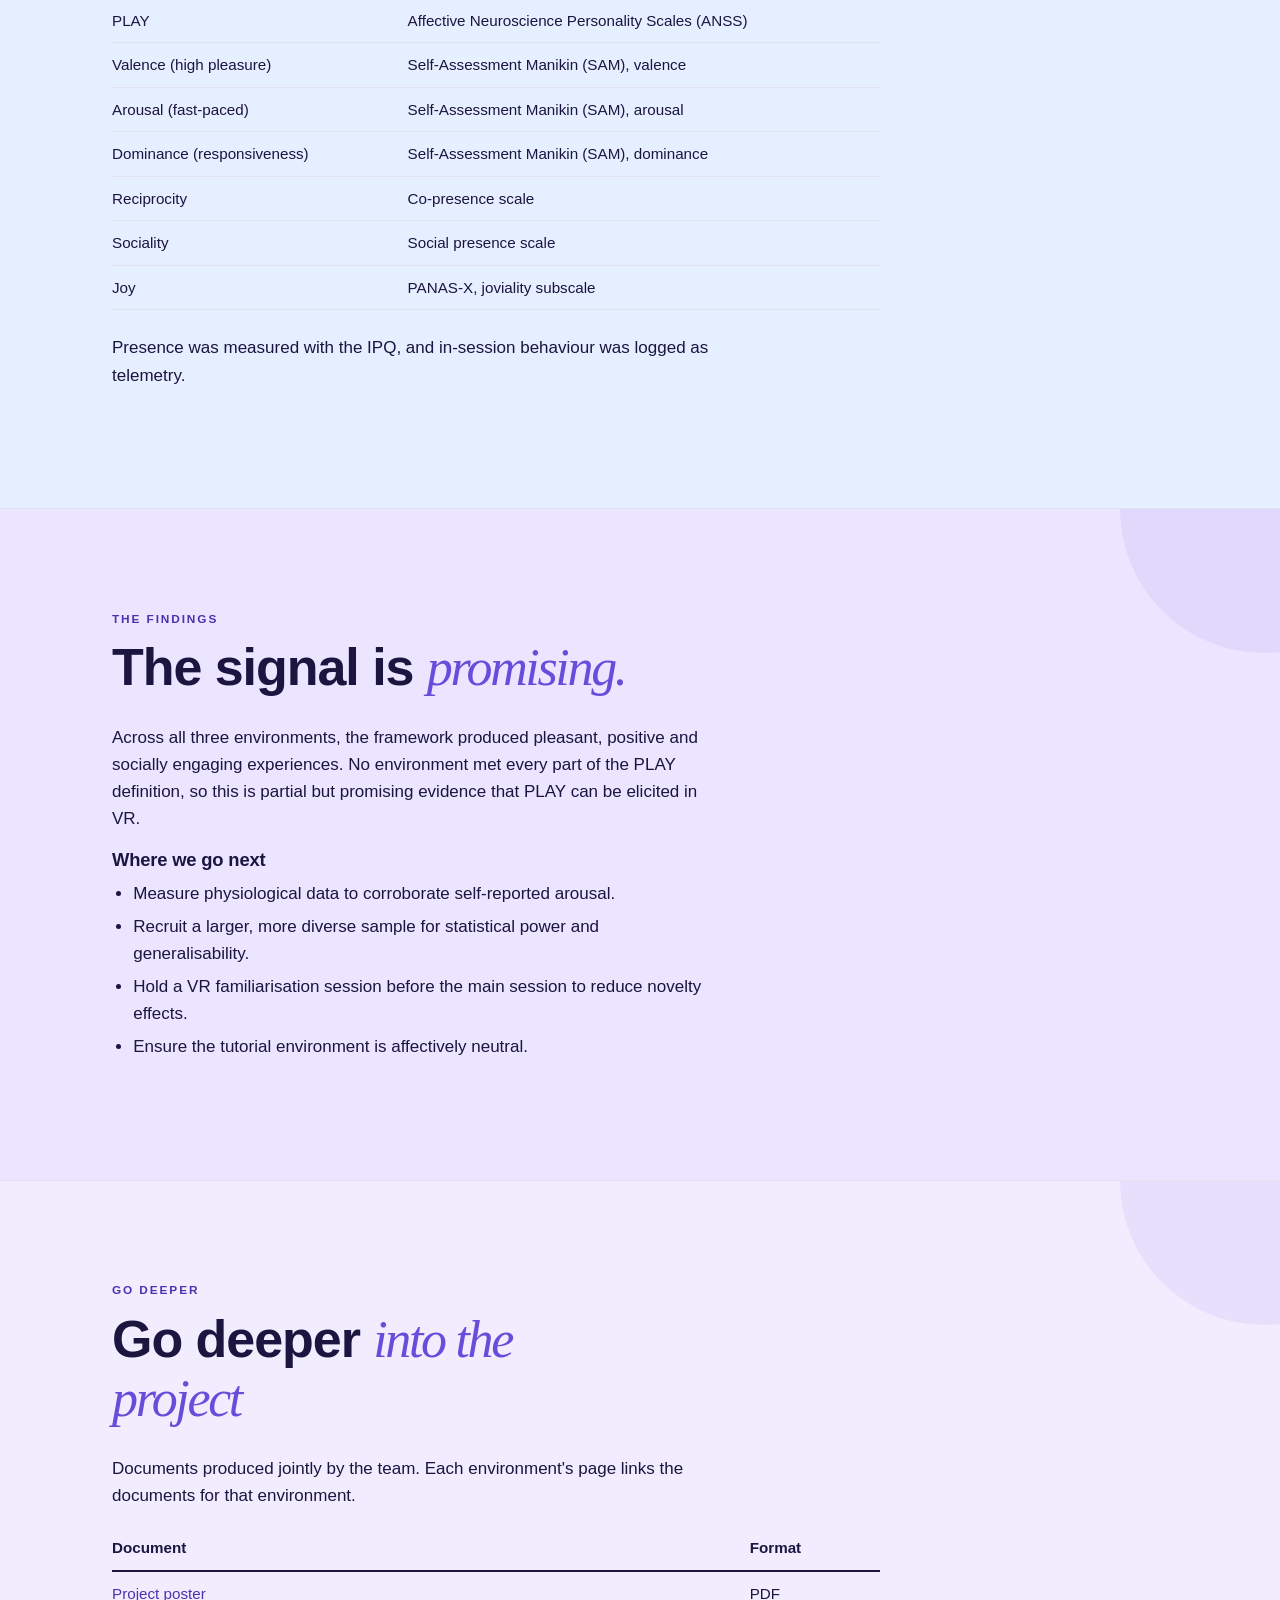
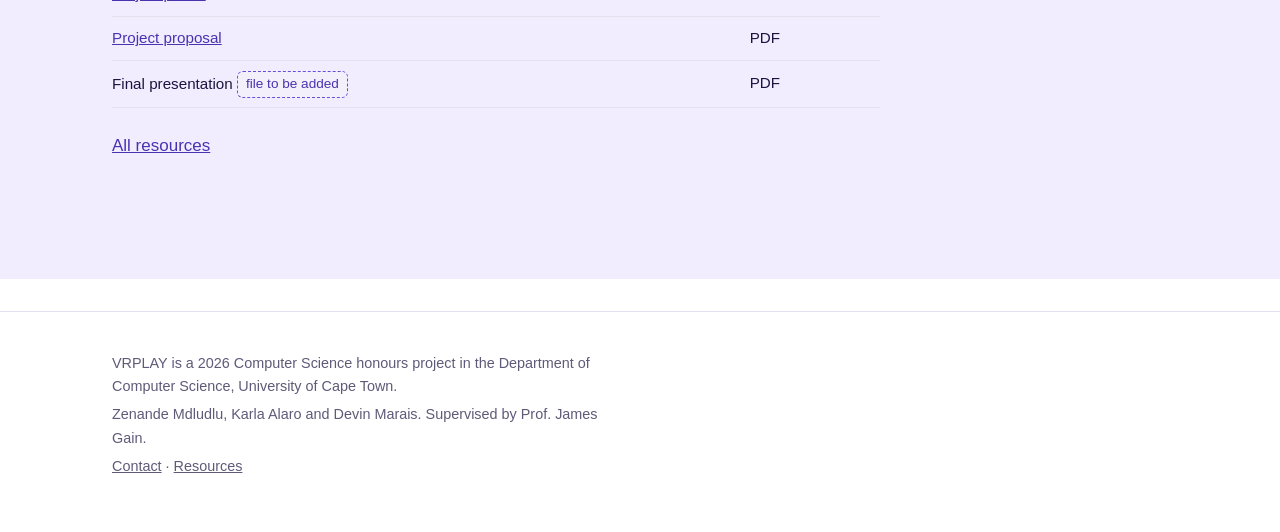
==== commit b7a5e79b: "Design changes - more color and visual dimension 1. Removed the results section from individual envi" ====
--- a/index.html
+++ b/index.html
@@ -44,10 +44,11 @@
 
   <section id="about">
     <div class="wrap">
-      <h2>What PLAY is, and why it matters</h2>
+      <p class="section-kicker">The big idea</p>
+      <h2>Why PLAY matters <em>more than we think</em></h2>
       <p>PLAY is the highly pleasurable, fast-paced series of back-and-forth interactions between two or more beings. In Panksepp's affective neuroscience it is one of seven primary emotion systems, and it can be generalised to social joy.</p>
       <p>PLAY supports social and cognitive development, and reduced play is linked to conditions such as depression and ADHD. A virtual environment that reliably elicits PLAY could support both research and therapy, yet to our knowledge no prior work has used VR to target it.</p>
-      <h3>Objectives</h3>
+      <h3>What we set out to explore</h3>
       <ul>
         <li>Decompose the definition of PLAY into measurable components so that elicitation can be triangulated.</li>
         <li>Propose an affective virtual environment design framework intended to support PLAY elicitation.</li>
@@ -58,11 +59,13 @@
 
   <section id="environments">
     <div class="wrap">
-      <h2>The three environments</h2>
+      <p class="section-kicker">Three experiments</p>
+      <h2>Three experiments. <em>One shared question</em></h2>
       <p>Each team member designed, built and evaluated one environment. The seven parts of PLAY we measured are shown for each; a filled mark means the part was met, a half mark means it was partly met, and an empty mark means it was not met. Each environment's page gives the full results.</p>
       <ul class="environments">
       <li>
         <img class="thumb" src="img/apple-interaction.jpg" alt="Screenshot of the Apple Interaction environment: a woodland meadow with a squirrel NPC among wildflowers" width="1600" height="900">
+        <span class="card-number" aria-hidden="true">01</span>
         <h3><a href="apple-interaction.html">Apple Interaction</a></h3>
         <p class="owner">Zenande Mdludlu</p>
         <p>A woodland meadow where players freely throw and catch apples with an NPC squirrel whose mood-driven finite state machine controls its behaviour, such as offering, chasing and evading, and its expressions.</p>
@@ -79,6 +82,7 @@
       </li>
       <li>
         <img class="thumb" src="img/water-balloon-fight.jpg" alt="Screenshot of the Water Balloon Fight environment: a backyard pool with buckets of water balloons in the foreground" width="1600" height="900">
+        <span class="card-number" aria-hidden="true">02</span>
         <h3><a href="water-balloon-fight.html">Water Balloon Fight</a></h3>
         <p class="owner">Devin Marais</p>
         <p>A water balloon fight across a backyard pool with a boy NPC that matches the player's throwing skill, so play passes through winning, losing and fair phases.</p>
@@ -95,6 +99,7 @@
       </li>
       <li>
         <img class="thumb" src="img/bunny-rally.jpg" alt="Screenshot of the Bunny Rally environment: a humanoid bunny standing in a forest clearing" width="1600" height="900">
+        <span class="card-number" aria-hidden="true">03</span>
         <h3><a href="bunny-rally.html">Bunny Rally</a></h3>
         <p class="owner">Karla Alaro</p>
         <p>A bat and ball interaction with a humanoid bunny in a forest, where the bunny throws an acorn and the player hits it back.</p>
@@ -115,7 +120,8 @@
 
   <section id="method">
     <div class="wrap">
-      <h2>How we tested each environment</h2>
+      <p class="section-kicker">Behind the headset</p>
+      <h2>How we tested <em>the idea</em></h2>
       <p>Each environment was evaluated in a within-subjects user study with 25 participants. Participants completed questionnaires at three points: before a tutorial environment, after the tutorial, and after the affective environment. The post-tutorial reading acts as the control, so a change between the second and third readings is attributed to the environment itself.</p>
       <div class="table-scroll">
       <table>
@@ -140,9 +146,10 @@
 
   <section id="findings">
     <div class="wrap">
-      <h2>What we found</h2>
+      <p class="section-kicker">The findings</p>
+      <h2>The signal is <em>promising.</em></h2>
       <p>Across all three environments, the framework produced pleasant, positive and socially engaging experiences. No environment met every part of the PLAY definition, so this is partial but promising evidence that PLAY can be elicited in VR.</p>
-      <h3>Future work should</h3>
+      <h3>Where we go next</h3>
       <ul>
         <li>Measure physiological data to corroborate self-reported arousal.</li>
         <li>Recruit a larger, more diverse sample for statistical power and generalisability.</li>
@@ -154,7 +161,8 @@
 
   <section id="documents">
     <div class="wrap">
-      <h2>Project documents</h2>
+      <p class="section-kicker">Go deeper</p>
+      <h2>Go deeper <em>into the project</em></h2>
       <p>Documents produced jointly by the team. Each environment's page links the documents for that environment.</p>
       <div class="table-scroll">
       <table>
@@ -164,7 +172,7 @@
         </thead>
         <tbody>
           <tr><td><a href="docs/VRPLAY_Poster.pdf">Project poster</a></td><td>PDF</td></tr>
-          <tr><td>Project proposal <span class="todo">file to be added</span></td><td>PDF</td></tr>
+          <tr><td><a href="docs/VRPlay_Project_Proposal.pdf">Project proposal</a></td><td>PDF</td></tr>
           <tr><td>Final presentation <span class="todo">file to be added</span></td><td>PDF</td></tr>
         </tbody>
       </table>
--- a/css/style.css
+++ b/css/style.css
@@ -46,8 +46,15 @@
 }
 
 h1 { font-size: clamp(2.25rem, 5vw, 3.5rem); max-width: 22ch; }
-h2 { font-size: clamp(1.5rem, 3vw, 1.9rem); margin-top: 0; }
+h2 { font-size: clamp(2rem, 4.4vw, 3.25rem); margin-top: 0; max-width: 18ch; }
 h3 { font-size: 1.15rem; letter-spacing: -0.01em; }
+
+h1 em, h2 em {
+  font-family: Georgia, "Times New Roman", serif;
+  font-weight: 400;
+  letter-spacing: -0.045em;
+  color: var(--accent);
+}
 
 p, ul, ol, table { max-width: var(--measure); }
 p { margin: 0 0 1em; }
@@ -84,7 +91,9 @@
 }
 
 main > section {
-  padding: 3.5rem 0;
+  position: relative;
+  overflow: hidden;
+  padding: clamp(4rem, 8vw, 7rem) 0;
   border-top: 1px solid var(--line);
 }
 
@@ -97,6 +106,39 @@
   max-width: 54ch;
 }
 
+.section-kicker {
+  margin: 0 0 0.75rem;
+  color: var(--accent-deep);
+  font-size: 0.74rem;
+  font-weight: 800;
+  letter-spacing: 0.16em;
+  line-height: 1.2;
+  text-transform: uppercase;
+}
+
+/* Alternating washes make the long page feel like a sequence of chapters. */
+main > section:nth-of-type(2) { background: #f3f0fb; }
+main > section:nth-of-type(3) { background: #dfeaff; }
+main > section:nth-of-type(4) { background: #e5efff; }
+main > section:nth-of-type(5) { background: #ebe5ff; }
+main > section:nth-of-type(6) { background: #f1edff; }
+
+main > section:not(.hero)::before {
+  content: "";
+  position: absolute;
+  width: 18rem;
+  height: 18rem;
+  right: -8rem;
+  top: -9rem;
+  border-radius: 50%;
+  background: rgba(106, 76, 219, 0.08);
+  pointer-events: none;
+}
+
+main > section:nth-of-type(4)::before {
+  background: rgba(126, 190, 255, 0.24);
+}
+
 /* ---- header and navigation ---------------------------------------- */
 
 .site-header {
@@ -112,10 +154,14 @@
 }
 
 .brand {
-  font-weight: 700;
-  letter-spacing: 0.04em;
+  display: inline-flex;
+  align-items: center;
+  gap: 0.55rem;
+  font-size: 1.12rem;
+  font-weight: 850;
+  letter-spacing: 0.14em;
   text-decoration: none;
-  color: var(--ink);
+  color: var(--accent-deep);
   margin-right: auto;
 }
 
@@ -208,11 +254,11 @@
   text-decoration: none;
   font-weight: 600;
   color: var(--ink);
-  background: #eef58a;
-  border: 2px solid #eef58a;
-}
-
-.hero-links a:hover { background: #f7fbb4; border-color: #f7fbb4; color: var(--ink); }
+  background: #d9d0ff;
+  border: 2px solid #d9d0ff;
+}
+
+.hero-links a:hover { background: #e8e2ff; border-color: #e8e2ff; color: var(--ink); }
 
 .hero-links .ghost {
   color: #ffffff;
@@ -244,11 +290,82 @@
   .hero-copy { padding: 3rem 0 2rem; }
   .hero-figure { max-width: 16rem; justify-self: center; padding-top: 0; }
   .hero-figure img { margin-bottom: -1.5rem; }
+  .page-title h1 { max-width: none; }
 }
 
 /* ---- page title block (VE pages) ---------------------------------- */
 
-.page-title { padding: 3rem 0 2.5rem; }
+.page-title {
+  position: relative;
+  min-height: clamp(36rem, 72vh, 50rem);
+  padding: 0;
+  overflow: hidden;
+  border-top: 0;
+  background: #1b1540;
+}
+
+.page-title .wrap {
+  position: relative;
+  display: block;
+  min-height: clamp(36rem, 72vh, 50rem);
+  max-width: none;
+  padding-top: clamp(3rem, 8vw, 7rem);
+  padding-bottom: clamp(3rem, 8vw, 7rem);
+  background: transparent;
+}
+
+.page-title .wrap::after {
+  content: "";
+  position: absolute;
+  z-index: 1;
+  inset: 0;
+  pointer-events: none;
+  background:
+    linear-gradient(90deg, rgba(17, 13, 45, 0.7) 0%, rgba(27, 21, 64, 0.5) 25%, rgba(59, 40, 139, 0.18) 48%, rgba(59, 40, 139, 0.02) 72%, rgba(59, 40, 139, 0) 88%),
+    linear-gradient(180deg, rgba(27, 21, 64, 0.15), rgba(27, 21, 64, 0.08));
+}
+
+.page-title .section-kicker { color: var(--page-accent, #b9a7ff); }
+
+.page-title-copy {
+  position: relative;
+  z-index: 2;
+  display: flex;
+  flex-direction: column;
+  justify-content: center;
+  min-height: clamp(30rem, 58vh, 42rem);
+  max-width: 39rem;
+  padding: clamp(1.5rem, 3vw, 2.5rem) clamp(1.5rem, 4vw, 3.5rem);
+  border-left: 1px solid rgba(255, 255, 255, 0.72);
+  color: #ffffff;
+  text-shadow: 0 0.15rem 1.2rem rgba(8, 5, 28, 0.42);
+}
+
+.page-title-copy .section-kicker { color: var(--page-accent, #b9a7ff); }
+.page-title-copy .byline,
+.page-title-copy .lede { color: rgba(255, 255, 255, 0.9); }
+.page-title-copy .byline {
+  display: inline-flex;
+  align-self: flex-start;
+  width: fit-content;
+  padding: 0.35rem 0.75rem;
+  color: #ffffff;
+  background: rgba(8, 5, 28, 0.72);
+  border: 1px solid rgba(255, 255, 255, 0.5);
+  border-radius: 999px;
+  box-shadow: 0 0.35rem 1rem rgba(8, 5, 28, 0.28);
+  text-shadow: none;
+}
+.page-title-copy h1 { color: #ffffff; }
+
+.page-title h1 {
+  font-size: clamp(3rem, 6vw, 5.25rem);
+  max-width: 8ch;
+}
+
+.page-title h1 em {
+  color: #c7a8ff;
+}
 
 .page-title .byline {
   font-size: 1.1rem;
@@ -256,11 +373,332 @@
   margin: 0 0 1.5rem;
 }
 
+/* Keep the credit readable over every environment image. This comes after
+   the general byline rule so it cannot be overridden by the page title styles. */
+.page-title .page-title-copy .byline {
+  color: var(--ink);
+  background: #ffffff;
+  border-color: #ffffff;
+  box-shadow: 0 0.35rem 1rem rgba(8, 5, 28, 0.35);
+}
+
 .page-title .cover {
-  margin-top: 2rem;
-  border-radius: 6px;
+  position: absolute;
+  z-index: 0;
+  inset: 0;
+  margin: 0;
+  border: 0;
+  border-radius: 0;
   overflow: hidden;
-  background: var(--tint);
+  background: #1b1540;
+  box-shadow: none;
+}
+
+.page-title .cover img {
+  width: 100%;
+  height: 100%;
+  object-fit: cover;
+  object-position: center;
+  image-rendering: auto;
+  filter: brightness(1.12) saturate(1.12) contrast(1.05);
+}
+
+/* Resources and Contact use an editorial intro rather than an image hero.
+   Keep them independent from the full-bleed environment-page treatment. */
+
+.support-page .page-title {
+  min-height: auto;
+  padding: clamp(4rem, 8vw, 7rem) 0;
+  background: linear-gradient(135deg, #f0ecff 0%, #e6f5fb 100%);
+}
+
+.support-page .page-title .wrap {
+  min-height: auto;
+  max-width: var(--wide);
+  padding-top: 0;
+  padding-bottom: 0;
+}
+
+.support-page .page-title .wrap::after {
+  display: none;
+}
+
+.support-page .page-title h1,
+.support-page .page-title .lede {
+  position: relative;
+  z-index: 2;
+}
+
+.support-page .page-title h1 {
+  color: var(--ink);
+  max-width: 12ch;
+}
+
+.support-page .page-title .lede {
+  color: var(--muted);
+}
+
+.support-page main > section:nth-of-type(2) { background: #f4f1ff; }
+.support-page main > section:nth-of-type(3) { background: #e8f6fb; }
+.support-page main > section:nth-of-type(4) { background: #f2efff; }
+
+.support-page main > section:not(.page-title) h2 {
+  color: var(--accent-deep);
+}
+
+/* ---- environment pages -------------------------------------------
+   These sections echo the homepage's chapter rhythm, but use a quieter
+   editorial layout so each environment feels like its own case study. */
+
+.environment-page {
+  --page-accent: #b9a7ff;
+  --page-wash: #f0ecff;
+  --page-wash-strong: #e2edff;
+  --page-deep: #4b328e;
+}
+
+.environment-page--apple {
+  --page-accent: #b9a7ff;
+  --page-wash: #f0ecff;
+  --page-wash-strong: #e2edff;
+  --page-deep: #4b328e;
+}
+
+.environment-page--water {
+  --page-accent: #b9a7ff;
+  --page-wash: #f0ecff;
+  --page-wash-strong: #e2edff;
+  --page-deep: #4b328e;
+}
+
+.environment-page--bunny {
+  --page-accent: #b9a7ff;
+  --page-wash: #f2ecff;
+  --page-wash-strong: #e9f3ff;
+  --page-deep: #4b328e;
+}
+
+.environment-page main > section:nth-of-type(2) { background: var(--page-wash); }
+.environment-page main > section:nth-of-type(3) { background: var(--page-wash-strong); }
+.environment-page main > section:nth-of-type(4) { background: color-mix(in srgb, var(--page-wash) 68%, white); }
+.environment-page main > section:nth-of-type(5) { background: color-mix(in srgb, var(--page-wash-strong) 66%, white); }
+.environment-page main > section:nth-of-type(6) { background: color-mix(in srgb, var(--page-wash) 54%, white); }
+
+.environment-page main > section:not(.page-title)::before {
+  width: 24rem;
+  height: 24rem;
+  right: -12rem;
+  top: -12rem;
+  background: color-mix(in srgb, var(--page-accent) 20%, transparent);
+}
+
+.environment-page main > section:not(.page-title)::after {
+  content: "";
+  position: absolute;
+  left: 0;
+  bottom: 0;
+  width: min(34vw, 25rem);
+  height: 0.35rem;
+  background: linear-gradient(90deg, var(--page-accent), transparent);
+  pointer-events: none;
+}
+
+.environment-page main > section:not(.page-title) .wrap {
+  position: relative;
+  z-index: 1;
+}
+
+.environment-page main > section:not(.page-title) h2 {
+  color: var(--page-deep);
+  max-width: 12ch;
+}
+
+.environment-page main > section:not(.page-title) h2::after {
+  content: "";
+  display: block;
+  width: 3.5rem;
+  height: 0.25rem;
+  margin-top: 1.2rem;
+  border-radius: 999px;
+  background: var(--page-accent);
+}
+
+.environment-page main > section:not(.page-title) h3 {
+  color: var(--page-deep);
+}
+
+.environment-page #overview .wrap,
+.environment-page #results .wrap,
+.environment-page #documents .wrap {
+  display: grid;
+  grid-template-columns: minmax(12rem, 0.72fr) minmax(0, 1.45fr);
+  gap: 1rem clamp(2rem, 7vw, 7rem);
+  align-items: start;
+}
+
+.environment-page #overview h2,
+.environment-page #results h2,
+.environment-page #documents h2 {
+  position: sticky;
+  top: 1.5rem;
+}
+
+.environment-page #results h2 {
+  grid-row: 1 / span 4;
+}
+
+.environment-page #overview .wrap > :not(h2),
+.environment-page #results .wrap > :not(h2),
+.environment-page #documents .wrap > :not(h2) {
+  grid-column: 2;
+}
+
+.environment-page #design .wrap {
+  display: block;
+}
+
+.environment-page #design {
+  overflow: visible;
+}
+
+.environment-page #design h2 {
+  max-width: 14ch;
+  margin-bottom: 1.5rem;
+}
+.environment-page #design h3 {
+  margin: 2.5rem 0 0.75rem;
+  font-size: clamp(1.35rem, 2.5vw, 2rem);
+}
+.environment-page #design .gallery { margin-top: 0; }
+.environment-page .todo {
+  border-color: color-mix(in srgb, var(--page-accent) 70%, var(--accent));
+  background: rgba(255, 255, 255, 0.52);
+}
+
+.environment-page #results .tally {
+  margin-top: 0;
+  padding: 1rem;
+  border: 1px solid color-mix(in srgb, var(--page-accent) 55%, var(--line));
+  border-radius: 1rem;
+  background: rgba(255, 255, 255, 0.54);
+}
+
+.environment-page #results .wrap {
+  row-gap: 0;
+}
+
+.environment-page #results .verdict {
+  margin-bottom: 0.35rem;
+}
+
+.environment-page #results .tally-note {
+  margin-top: 0.45rem;
+}
+
+.environment-page #results .tally li.met,
+.environment-page #results .tally li.part {
+  border-color: var(--page-deep);
+}
+
+.environment-page .gallery {
+  display: grid;
+  grid-template-columns: minmax(0, 0.88fr) minmax(0, 1.2fr) minmax(0, 0.88fr);
+  gap: clamp(0.85rem, 2vw, 1.5rem);
+  align-items: center;
+}
+
+.environment-page .gallery figure {
+  min-width: 0;
+  margin: 0;
+  position: relative;
+  z-index: 0;
+  transition: transform 220ms ease, z-index 220ms ease;
+}
+
+.environment-page .gallery figure:hover,
+.environment-page .gallery figure:focus-within {
+  z-index: 10;
+  transform: translateY(-0.45rem) scale(1.7);
+}
+
+.environment-page .gallery img {
+  width: 100%;
+  height: auto;
+  aspect-ratio: 16 / 9;
+  object-fit: cover;
+  border: 1px solid rgba(106, 76, 219, 0.4);
+  border-radius: 0.8rem;
+  background: rgba(255, 255, 255, 0.58);
+  box-shadow: 0 0.8rem 1.5rem rgba(53, 35, 126, 0.1);
+  transition: transform 220ms ease, box-shadow 220ms ease;
+}
+
+.environment-page .gallery figure:hover img,
+.environment-page .gallery figure:focus-within img {
+  box-shadow: 0 1.2rem 2.2rem rgba(53, 35, 126, 0.22);
+}
+
+.environment-page .gallery-featured img {
+  aspect-ratio: 16 / 10;
+  border-color: rgba(157, 234, 255, 0.9);
+  box-shadow: 0 1rem 2rem rgba(53, 35, 126, 0.17);
+}
+
+.environment-page .gallery figcaption {
+  display: flex;
+  align-items: flex-start;
+  gap: 0.7rem;
+  margin-top: 0.7rem;
+  color: var(--muted);
+  font-size: 0.88rem;
+  line-height: 1.35;
+}
+
+.environment-page .gallery-number {
+  flex: none;
+  color: var(--page-deep);
+  font-size: 1rem;
+  font-weight: 800;
+  letter-spacing: 0.04em;
+}
+
+.environment-page .gallery-number::after {
+  content: "";
+  display: inline-block;
+  width: 1.5rem;
+  height: 1px;
+  margin: 0 0.35rem 0.25rem;
+  background: var(--page-accent);
+}
+
+@media (max-width: 42rem) {
+  .page-title-copy {
+    min-height: 26rem;
+    max-width: 100%;
+    padding-left: 1rem;
+    padding-right: 1rem;
+  }
+
+  .environment-page #overview .wrap,
+  .environment-page #design .wrap,
+  .environment-page #results .wrap,
+  .environment-page #documents .wrap {
+    display: block;
+  }
+
+  .environment-page main > section:not(.page-title) h2 {
+    position: static;
+    margin-bottom: 1.5rem;
+  }
+
+  .environment-page #design h3 { margin-top: 2rem; }
+  .environment-page #design .gallery { margin-top: 0.75rem; }
+  .environment-page .gallery { grid-template-columns: 1fr; }
+  .environment-page .gallery-featured { order: -1; }
+  .environment-page .gallery figure:hover,
+  .environment-page .gallery figure:focus-within {
+    transform: translateY(-0.35rem) scale(1.35);
+  }
 }
 
 /* ---- environment list (home) -------------------------------------- */
@@ -275,20 +713,63 @@
   grid-template-columns: repeat(auto-fit, minmax(17rem, 1fr));
 }
 
-.environments li { margin: 0; }
+.environments > li {
+  position: relative;
+  margin: 0;
+  overflow: hidden;
+  color: #ffffff;
+  background: linear-gradient(160deg, #24145f 0%, #171039 100%);
+  border: 1px solid rgba(255, 255, 255, 0.28);
+  border-radius: 1.25rem;
+  box-shadow: 0 1.25rem 2rem rgba(39, 24, 107, 0.2);
+  transition: transform 180ms ease, box-shadow 180ms ease;
+}
+
+.environments .card-number {
+  position: absolute;
+  z-index: 1;
+  top: 0.8rem;
+  left: 1rem;
+  color: #b9a7ff;
+  font-size: clamp(2.75rem, 5vw, 4rem);
+  font-weight: 800;
+  letter-spacing: -0.08em;
+  line-height: 1;
+  text-shadow: 0 0.15rem 1rem rgba(27, 21, 64, 0.35);
+}
+
+.environments > li:nth-child(1) { transform: rotate(-1deg); }
+.environments > li:nth-child(2) { transform: translateY(0.8rem); }
+.environments > li:nth-child(3) { transform: rotate(1deg); }
+.environments > li:hover,
+.environments > li:focus-within {
+  transform: translateY(-0.35rem) rotate(0deg);
+  box-shadow: 0 1.5rem 2.5rem rgba(39, 24, 107, 0.28);
+}
 
 .environments .thumb {
   width: 100%;
-  height: 13rem;
+  height: 14rem;
   object-fit: cover;
-  border-radius: 6px;
   background: var(--tint);
-  margin-bottom: 1rem;
-}
-
-.environments h3 { margin-bottom: 0.15rem; }
-.environments .owner { color: var(--muted); margin: 0 0 0.75rem; }
-.environments p { margin-bottom: 1rem; }
+  margin-bottom: 0;
+}
+
+.environments h3,
+.environments .owner,
+.environments li > p,
+.environments .tally {
+  position: relative;
+  z-index: 1;
+  margin-left: 1.25rem;
+  margin-right: 1.25rem;
+}
+
+.environments h3 { margin-top: 1.1rem; margin-bottom: 0.15rem; }
+.environments h3 a { color: #ffffff; }
+.environments h3 a:hover { color: #b9a7ff; }
+.environments .owner { color: rgba(255, 255, 255, 0.7); margin-bottom: 0.75rem; }
+.environments li > p { margin-bottom: 1rem; }
 
 /* ---- the seven-part PLAY tally ------------------------------------
    Each list item is one measured component of PLAY.
@@ -301,7 +782,13 @@
   display: flex;
   flex-wrap: wrap;
   gap: 0.4rem;
+  align-items: center;
+  align-content: flex-start;
   max-width: none;
+}
+
+.environments .tally {
+  margin-bottom: 1.25rem;
 }
 
 .tally li {
@@ -312,8 +799,37 @@
   padding: 0.25rem 0.7rem 0.25rem 0.55rem;
   border-radius: 999px;
   font-size: 0.875rem;
+  line-height: 1.2;
+  min-height: 2rem;
+  white-space: nowrap;
   border: 1px solid var(--faint);
   color: var(--muted);
+}
+
+.environments .tally li {
+  position: relative;
+  z-index: 0;
+  flex: 0 0 auto;
+  color: var(--ink);
+  border-color: var(--faint);
+  background: rgba(255, 255, 255, 0.94);
+}
+
+.environments .tally .met,
+.environments .tally .part {
+  color: var(--ink);
+  border-color: var(--accent);
+  background: var(--tint);
+}
+
+.environments .tally .met::before,
+.environments .tally .part::before {
+  border-color: var(--accent);
+}
+
+.environments .tally .met::before { background: var(--accent); }
+.environments .tally .part::before {
+  background: linear-gradient(90deg, var(--accent) 50%, transparent 50%);
 }
 
 .tally li::before {
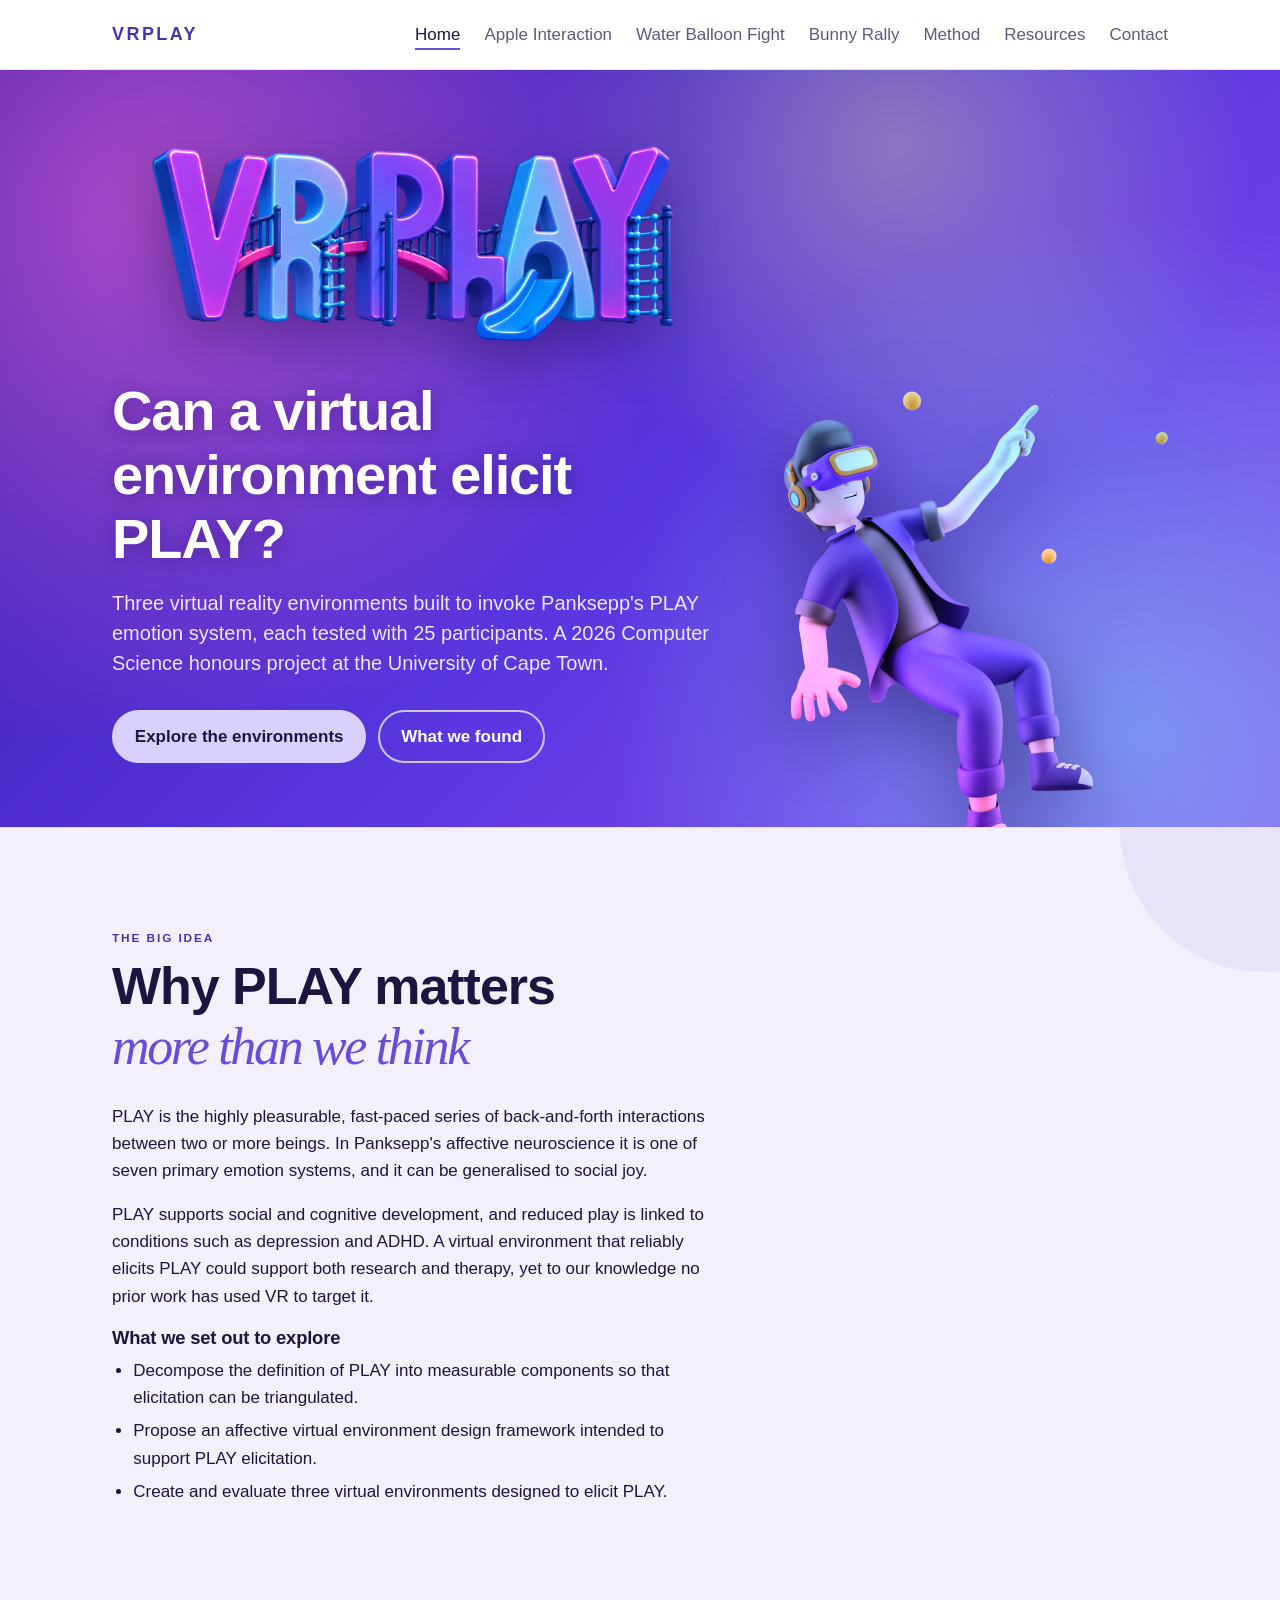
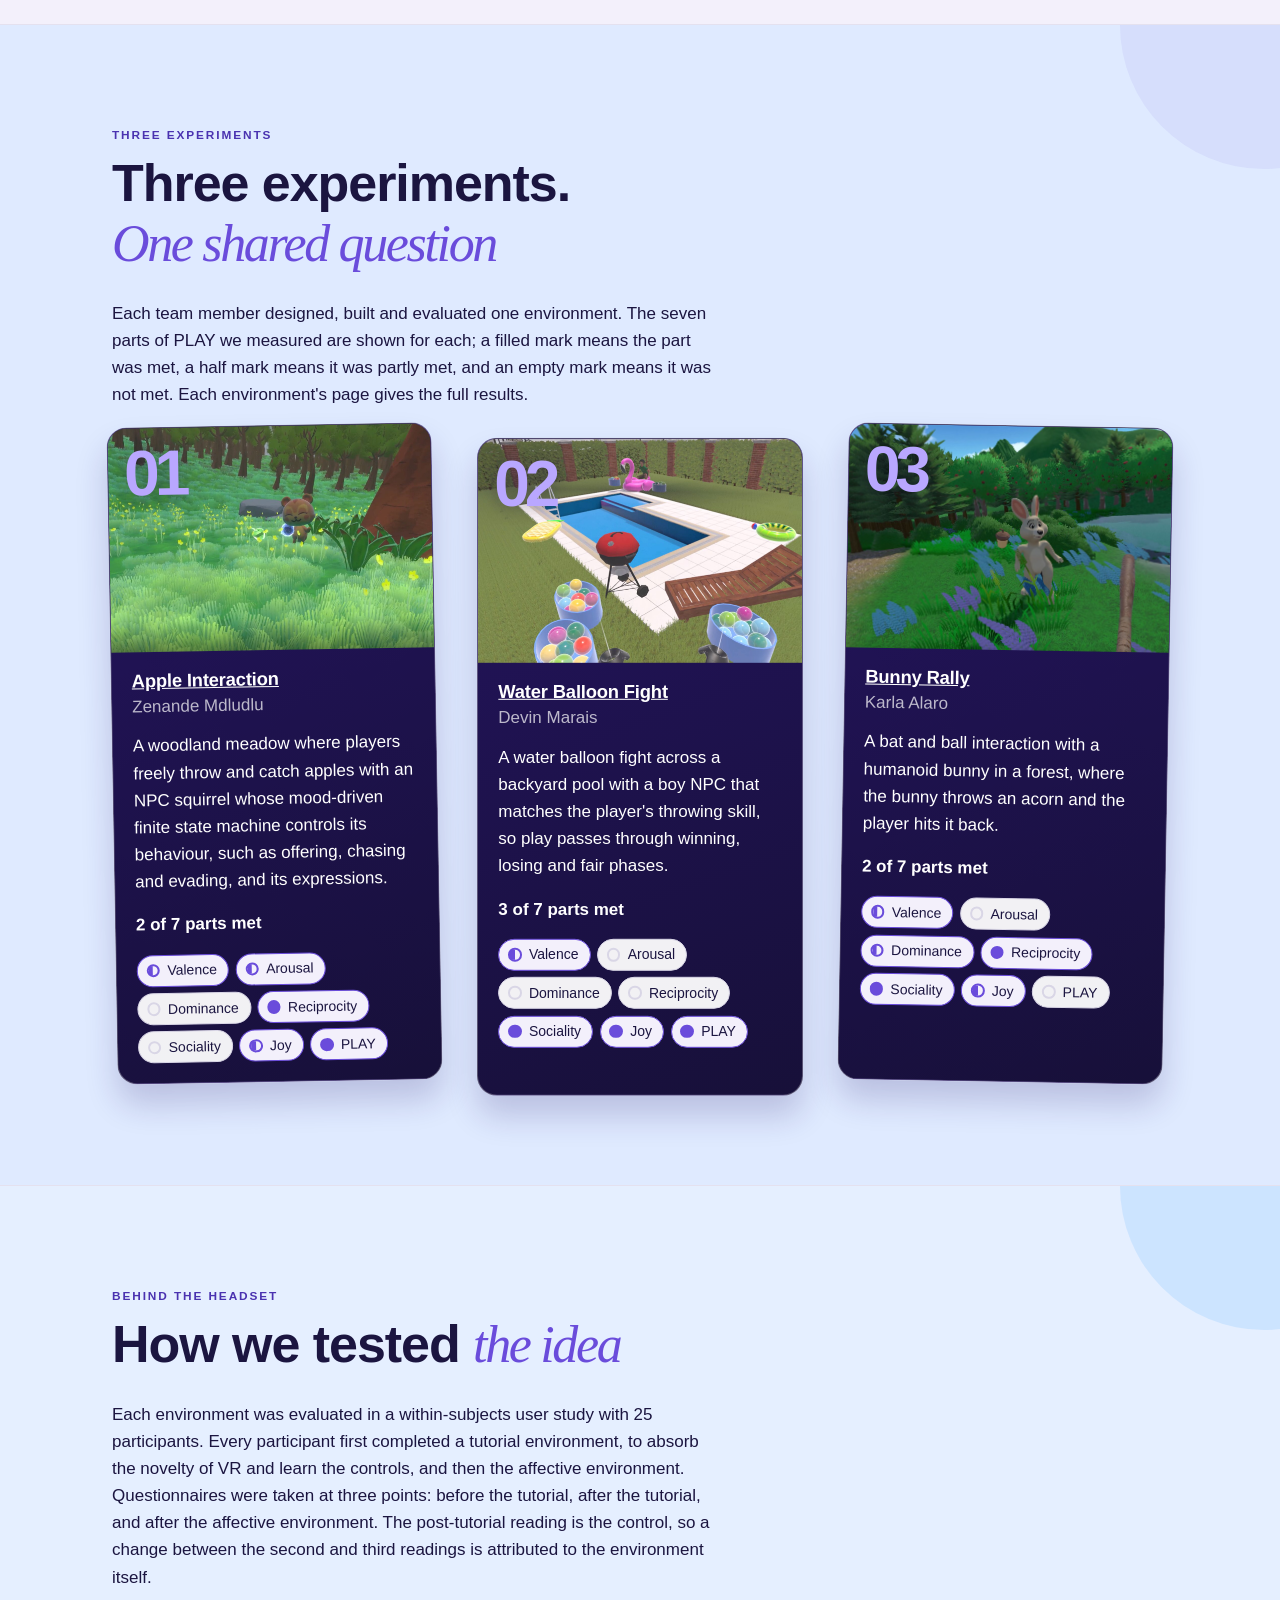
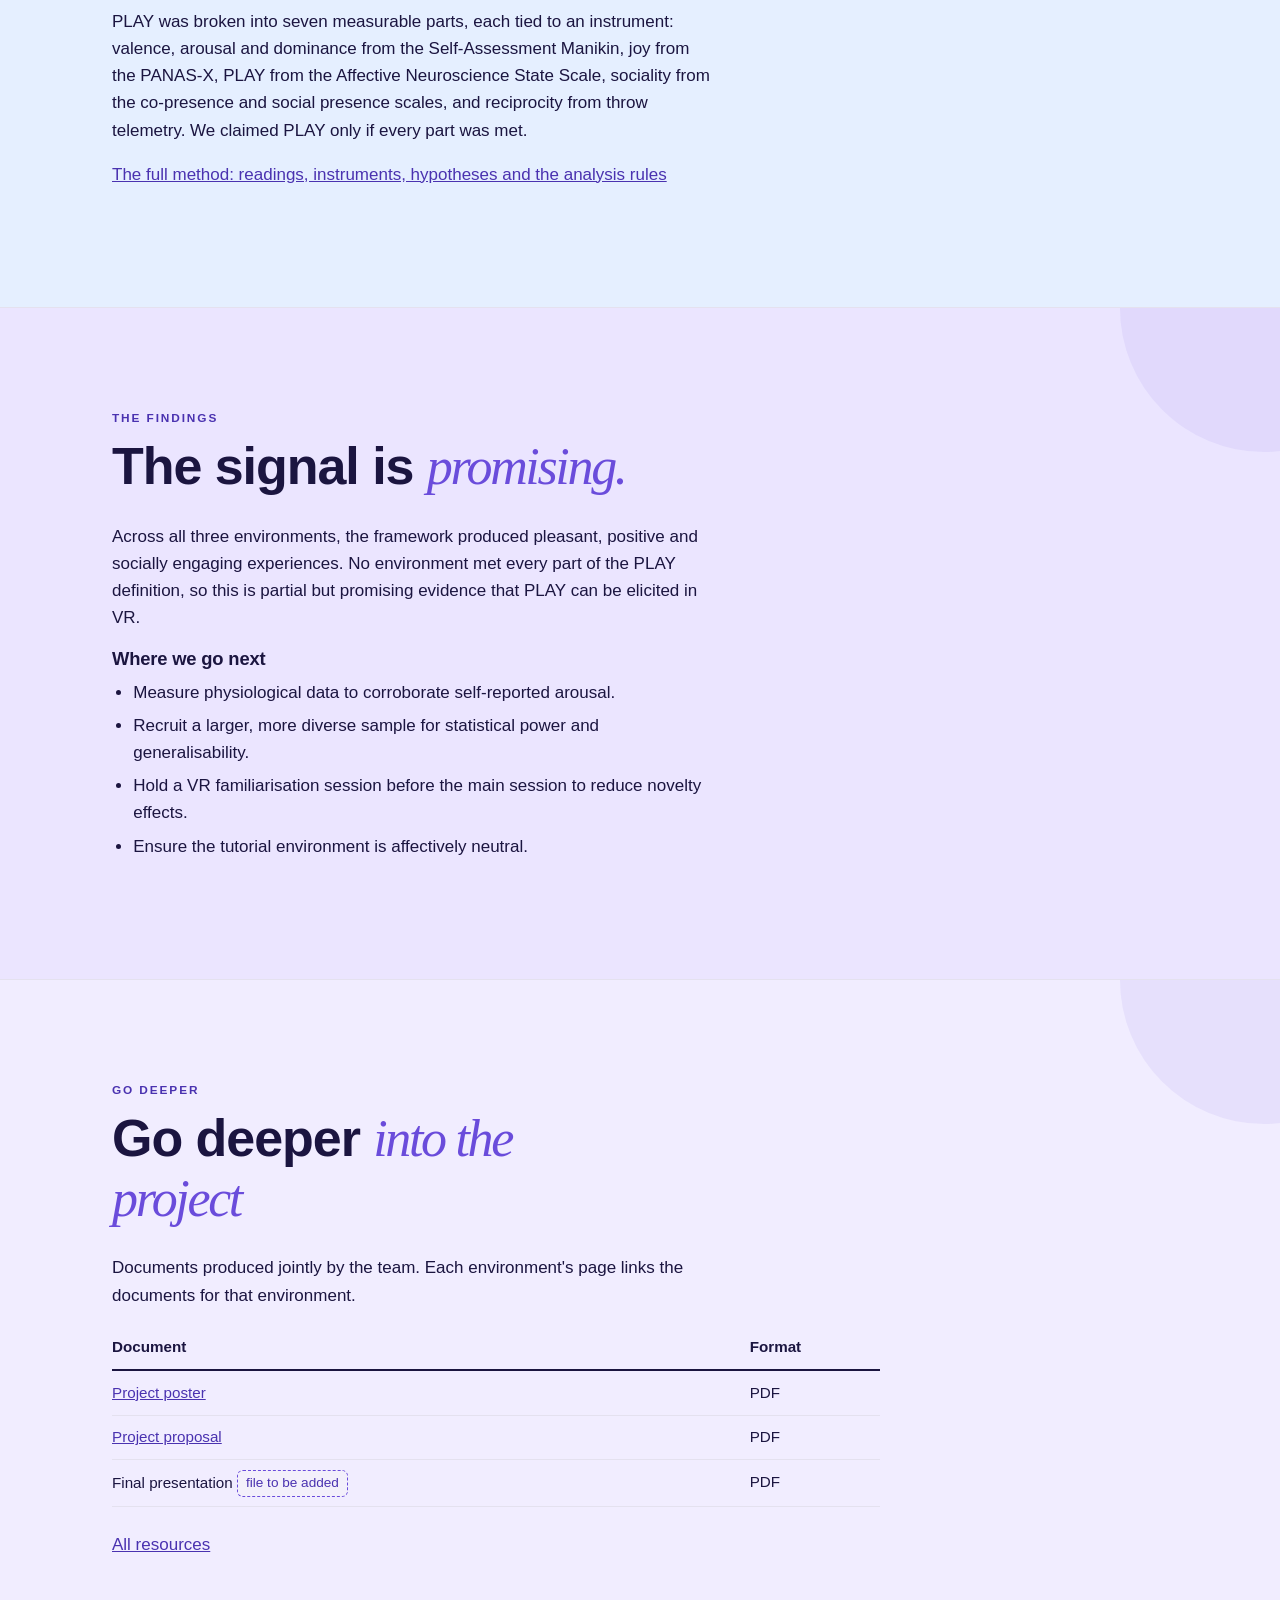
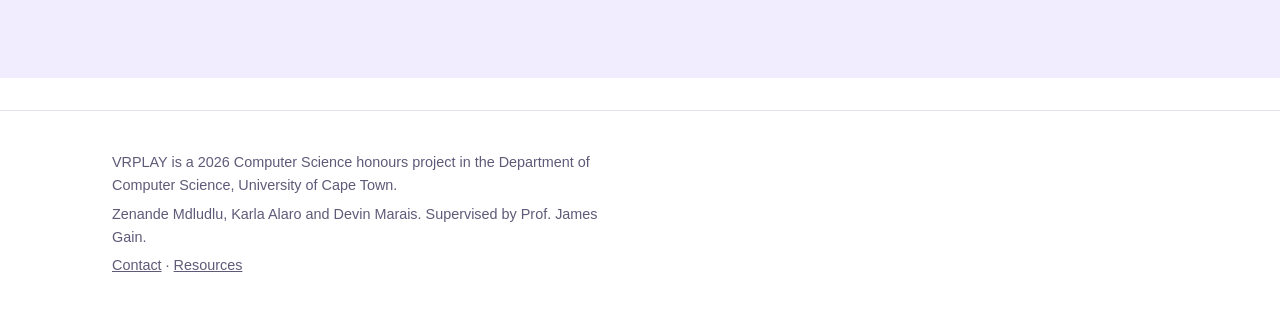
==== commit f386782e: "updated format" ====
--- a/index.html
+++ b/index.html
@@ -17,6 +17,7 @@
         <li><a href="apple-interaction.html">Apple Interaction</a></li>
         <li><a href="water-balloon-fight.html">Water Balloon Fight</a></li>
         <li><a href="bunny-rally.html">Bunny Rally</a></li>
+        <li><a href="method.html">Method</a></li>
         <li><a href="resources.html">Resources</a></li>
         <li><a href="contact.html">Contact</a></li>
       </ul>
@@ -122,25 +123,9 @@
     <div class="wrap">
       <p class="section-kicker">Behind the headset</p>
       <h2>How we tested <em>the idea</em></h2>
-      <p>Each environment was evaluated in a within-subjects user study with 25 participants. Participants completed questionnaires at three points: before a tutorial environment, after the tutorial, and after the affective environment. The post-tutorial reading acts as the control, so a change between the second and third readings is attributed to the environment itself.</p>
-      <div class="table-scroll">
-      <table>
-        <caption class="vh">Questionnaires and the part of PLAY each one measures</caption>
-        <thead>
-          <tr><th scope="col">Part of PLAY</th><th scope="col">Instrument</th></tr>
-        </thead>
-        <tbody>
-          <tr><td>PLAY</td><td>Affective Neuroscience Personality Scales (ANSS)</td></tr>
-          <tr><td>Valence (high pleasure)</td><td>Self-Assessment Manikin (SAM), valence</td></tr>
-          <tr><td>Arousal (fast-paced)</td><td>Self-Assessment Manikin (SAM), arousal</td></tr>
-          <tr><td>Dominance (responsiveness)</td><td>Self-Assessment Manikin (SAM), dominance</td></tr>
-          <tr><td>Reciprocity</td><td>Co-presence scale</td></tr>
-          <tr><td>Sociality</td><td>Social presence scale</td></tr>
-          <tr><td>Joy</td><td>PANAS-X, joviality subscale</td></tr>
-        </tbody>
-      </table>
-      </div>
-      <p>Presence was measured with the IPQ, and in-session behaviour was logged as telemetry.</p>
+      <p>Each environment was evaluated in a within-subjects user study with 25 participants. Every participant first completed a tutorial environment, to absorb the novelty of VR and learn the controls, and then the affective environment. Questionnaires were taken at three points: before the tutorial, after the tutorial, and after the affective environment. The post-tutorial reading is the control, so a change between the second and third readings is attributed to the environment itself.</p>
+      <p>PLAY was broken into seven measurable parts, each tied to an instrument: valence, arousal and dominance from the Self-Assessment Manikin, joy from the PANAS-X, PLAY from the Affective Neuroscience State Scale, sociality from the co-presence and social presence scales, and reciprocity from throw telemetry. We claimed PLAY only if every part was met.</p>
+      <p><a href="method.html">The full method: readings, instruments, hypotheses and the analysis rules</a></p>
     </div>
   </section>
 
--- a/css/style.css
+++ b/css/style.css
@@ -27,6 +27,7 @@
 
 @media (prefers-reduced-motion: reduce) {
   html { scroll-behavior: auto; }
+  .hero-figure img { animation: none; }
 }
 
 body {
@@ -158,7 +159,7 @@
   align-items: center;
   gap: 0.55rem;
   font-size: 1.12rem;
-  font-weight: 850;
+  font-weight: 800;
   letter-spacing: 0.14em;
   text-decoration: none;
   color: var(--accent-deep);
@@ -283,6 +284,16 @@
   width: 100%;
   margin-bottom: -2.5rem;
   filter: drop-shadow(0 24px 40px rgba(20, 8, 70, 0.5));
+  transform-origin: 50% 100%;
+  animation: hero-character-float 5.5s ease-in-out infinite;
+  will-change: transform;
+}
+
+@keyframes hero-character-float {
+  0%, 100% { transform: translate3d(0, 0, 0) rotate(0deg); }
+  25% { transform: translate3d(0.15rem, -0.35rem, 0) rotate(0.5deg); }
+  50% { transform: translate3d(0, -0.7rem, 0) rotate(0deg); }
+  75% { transform: translate3d(-0.15rem, -0.35rem, 0) rotate(-0.5deg); }
 }
 
 @media (max-width: 52rem) {
@@ -318,7 +329,7 @@
   content: "";
   position: absolute;
   z-index: 1;
-  inset: 0;
+  top: 0; right: 0; bottom: 0; left: 0;
   pointer-events: none;
   background:
     linear-gradient(90deg, rgba(17, 13, 45, 0.7) 0%, rgba(27, 21, 64, 0.5) 25%, rgba(59, 40, 139, 0.18) 48%, rgba(59, 40, 139, 0.02) 72%, rgba(59, 40, 139, 0) 88%),
@@ -385,7 +396,7 @@
 .page-title .cover {
   position: absolute;
   z-index: 0;
-  inset: 0;
+  top: 0; right: 0; bottom: 0; left: 0;
   margin: 0;
   border: 0;
   border-radius: 0;
@@ -454,6 +465,10 @@
   --page-accent: #b9a7ff;
   --page-wash: #f0ecff;
   --page-wash-strong: #e2edff;
+  --page-wash-soft: #f5f2ff;
+  --page-wash-strong-soft: #ecf3ff;
+  --page-wash-faint: #f7f5ff;
+  --page-wash-strong-faint: #f0f6ff;
   --page-deep: #4b328e;
 }
 
@@ -461,6 +476,10 @@
   --page-accent: #b9a7ff;
   --page-wash: #f0ecff;
   --page-wash-strong: #e2edff;
+  --page-wash-soft: #f5f2ff;
+  --page-wash-strong-soft: #ecf3ff;
+  --page-wash-faint: #f7f5ff;
+  --page-wash-strong-faint: #f0f6ff;
   --page-deep: #4b328e;
 }
 
@@ -468,6 +487,10 @@
   --page-accent: #b9a7ff;
   --page-wash: #f0ecff;
   --page-wash-strong: #e2edff;
+  --page-wash-soft: #f5f2ff;
+  --page-wash-strong-soft: #ecf3ff;
+  --page-wash-faint: #f7f5ff;
+  --page-wash-strong-faint: #f0f6ff;
   --page-deep: #4b328e;
 }
 
@@ -475,21 +498,25 @@
   --page-accent: #b9a7ff;
   --page-wash: #f2ecff;
   --page-wash-strong: #e9f3ff;
+  --page-wash-soft: #f6f2ff;
+  --page-wash-strong-soft: #f0f7ff;
+  --page-wash-faint: #f8f5ff;
+  --page-wash-strong-faint: #f4f9ff;
   --page-deep: #4b328e;
 }
 
 .environment-page main > section:nth-of-type(2) { background: var(--page-wash); }
 .environment-page main > section:nth-of-type(3) { background: var(--page-wash-strong); }
-.environment-page main > section:nth-of-type(4) { background: color-mix(in srgb, var(--page-wash) 68%, white); }
-.environment-page main > section:nth-of-type(5) { background: color-mix(in srgb, var(--page-wash-strong) 66%, white); }
-.environment-page main > section:nth-of-type(6) { background: color-mix(in srgb, var(--page-wash) 54%, white); }
+.environment-page main > section:nth-of-type(4) { background: var(--page-wash-soft); }
+.environment-page main > section:nth-of-type(5) { background: var(--page-wash-strong-soft); }
+.environment-page main > section:nth-of-type(6) { background: var(--page-wash-faint); }
 
 .environment-page main > section:not(.page-title)::before {
   width: 24rem;
   height: 24rem;
   right: -12rem;
   top: -12rem;
-  background: color-mix(in srgb, var(--page-accent) 20%, transparent);
+  background: rgba(185, 167, 255, 0.2);
 }
 
 .environment-page main > section:not(.page-title)::after {
@@ -499,7 +526,7 @@
   bottom: 0;
   width: min(34vw, 25rem);
   height: 0.35rem;
-  background: linear-gradient(90deg, var(--page-accent), transparent);
+  background: linear-gradient(90deg, var(--page-accent) 0%, transparent 100%);
   pointer-events: none;
 }
 
@@ -571,14 +598,14 @@
 }
 .environment-page #design .gallery { margin-top: 0; }
 .environment-page .todo {
-  border-color: color-mix(in srgb, var(--page-accent) 70%, var(--accent));
+  border-color: #a18cf4;
   background: rgba(255, 255, 255, 0.52);
 }
 
 .environment-page #results .tally {
   margin-top: 0;
   padding: 1rem;
-  border: 1px solid color-mix(in srgb, var(--page-accent) 55%, var(--line));
+  border: 1px solid #ccc1f8;
   border-radius: 1rem;
   background: rgba(255, 255, 255, 0.54);
 }
@@ -624,7 +651,6 @@
 .environment-page .gallery img {
   width: 100%;
   height: auto;
-  aspect-ratio: 16 / 9;
   object-fit: cover;
   border: 1px solid rgba(106, 76, 219, 0.4);
   border-radius: 0.8rem;
@@ -639,7 +665,6 @@
 }
 
 .environment-page .gallery-featured img {
-  aspect-ratio: 16 / 10;
   border-color: rgba(157, 234, 255, 0.9);
   box-shadow: 0 1rem 2rem rgba(53, 35, 126, 0.17);
 }
@@ -966,3 +991,144 @@
   .site-nav { display: none; }
   a { color: inherit; text-decoration: none; }
 }
+
+
+/* ---- additions for the Method page and the filled-in environment pages ----
+   Appended after the environment-page rules on purpose so they take
+   precedence where the selectors overlap.                               */
+
+table.wide { max-width: var(--wide); }
+table.wide td:nth-child(4) { white-space: nowrap; }
+
+figure.narrow { max-width: 32rem; }
+figure.narrow img {
+  border: 1px solid var(--line);
+  border-radius: 6px;
+  background: #ffffff;
+}
+
+/* Two framework diagrams side by side on wide screens */
+.framework-pair {
+  display: grid;
+  grid-template-columns: repeat(auto-fit, minmax(18rem, 1fr));
+  gap: 2rem;
+  margin: 1.5rem 0 2.5rem;
+}
+.framework-pair figure { max-width: none; }
+
+/* Result charts: keep the gallery hover-to-enlarge behaviour but never crop
+   a chart, and let the grid flow to as many rows as needed. */
+.environment-page .gallery.charts {
+  grid-template-columns: repeat(2, minmax(0, 1fr));
+  align-items: start;
+  margin: 2rem 0;
+}
+.environment-page .gallery.charts img {
+  object-fit: contain;
+  background: #ffffff;
+}
+.environment-page .gallery.charts figure:hover,
+.environment-page .gallery.charts figure:focus-within {
+  transform: translateY(-0.45rem) scale(1.45);
+}
+
+/* The filled-in environment page has seven sections; give the last two a wash. */
+.environment-page main > section:nth-of-type(7) { background: var(--page-wash-strong-faint); }
+
+/* Sections added to environment pages that should read full width, not in the
+   two-column case-study grid. */
+.environment-page #framework .wrap,
+.environment-page #method .wrap { display: block; }
+.environment-page #framework h2,
+.environment-page #method h2 { max-width: 14ch; margin-bottom: 1.5rem; }
+.environment-page #framework h3 { margin: 2rem 0 0.75rem; }
+
+/* Method page: a fifth and sixth wash so the long page keeps its rhythm. */
+.support-page--method main > section:nth-of-type(5) { background: #e8f6fb; }
+.support-page--method main > section:nth-of-type(6) { background: #f4f1ff; }
+.support-page--method main > section:nth-of-type(7) { background: #e8f6fb; }
+.support-page--method .page-title h1 { max-width: 14ch; }
+
+@media (max-width: 42rem) {
+  .environment-page .gallery.charts { grid-template-columns: 1fr; }
+  .environment-page .gallery.charts figure:hover,
+  .environment-page .gallery.charts figure:focus-within { transform: none; }
+}
+
+
+/* ---- white text panels ---------------------------------------------
+   The team's preference: body text on the environment and method pages
+   sits in solid white blocks on the coloured section washes. Each
+   section's content after its heading is wrapped in .panel.            */
+
+.panel {
+  background: #ffffff;
+  border-radius: 10px;
+  padding: clamp(1.25rem, 3vw, 2rem);
+  box-shadow: 0 1px 2px rgba(27, 21, 64, 0.06);
+}
+
+.panel > :first-child { margin-top: 0; }
+.panel > :last-child { margin-bottom: 0; }
+.panel p:last-child, .panel ul:last-child, .panel .table-scroll:last-child { margin-bottom: 0; }
+
+/* Placeholders inside a panel lose the dashed purple box and read as
+   muted text, so a half-finished page still looks like the finished one. */
+.panel .todo {
+  border: 0;
+  background: transparent;
+  padding: 0;
+  color: var(--muted);
+  font-style: italic;
+}
+.panel td .todo { padding: 0; font-size: inherit; }
+
+/* The sticky heading keeps its left column; the panel takes the right. */
+.environment-page #results h2 { grid-row: 1; }
+
+
+/* ---- layout overrides for the Water Balloon page -------------------- */
+
+/* A section that should run full width instead of the two-column
+   case-study grid. Add class="full" to the section. */
+.environment-page section.full .wrap,
+.environment-page #overview.full .wrap,
+.environment-page #results.full .wrap,
+.environment-page #documents.full .wrap { display: block; }
+.environment-page section.full h2,
+.environment-page #overview.full h2,
+.environment-page #results.full h2,
+.environment-page #documents.full h2 {
+  position: static;
+  max-width: 14ch;
+  margin-bottom: 1.5rem;
+}
+.environment-page section.full table { max-width: none; }
+.environment-page section.full .gallery.charts {
+  grid-template-columns: repeat(3, minmax(0, 1fr));
+}
+
+/* Text beside a tall diagram inside a panel */
+.split {
+  display: grid;
+  grid-template-columns: minmax(0, 1.4fr) minmax(14rem, 1fr);
+  gap: 2.5rem;
+  align-items: start;
+}
+.split-text p:last-child { margin-bottom: 0; }
+.split-figure {
+  margin: 0;
+  max-width: 22rem;
+  justify-self: end;
+}
+.split-figure img {
+  border: 1px solid var(--line);
+  border-radius: 6px;
+  background: #ffffff;
+}
+
+@media (max-width: 48rem) {
+  .split { grid-template-columns: 1fr; }
+  .split-figure { justify-self: start; }
+  .environment-page section.full .gallery.charts { grid-template-columns: 1fr; }
+}
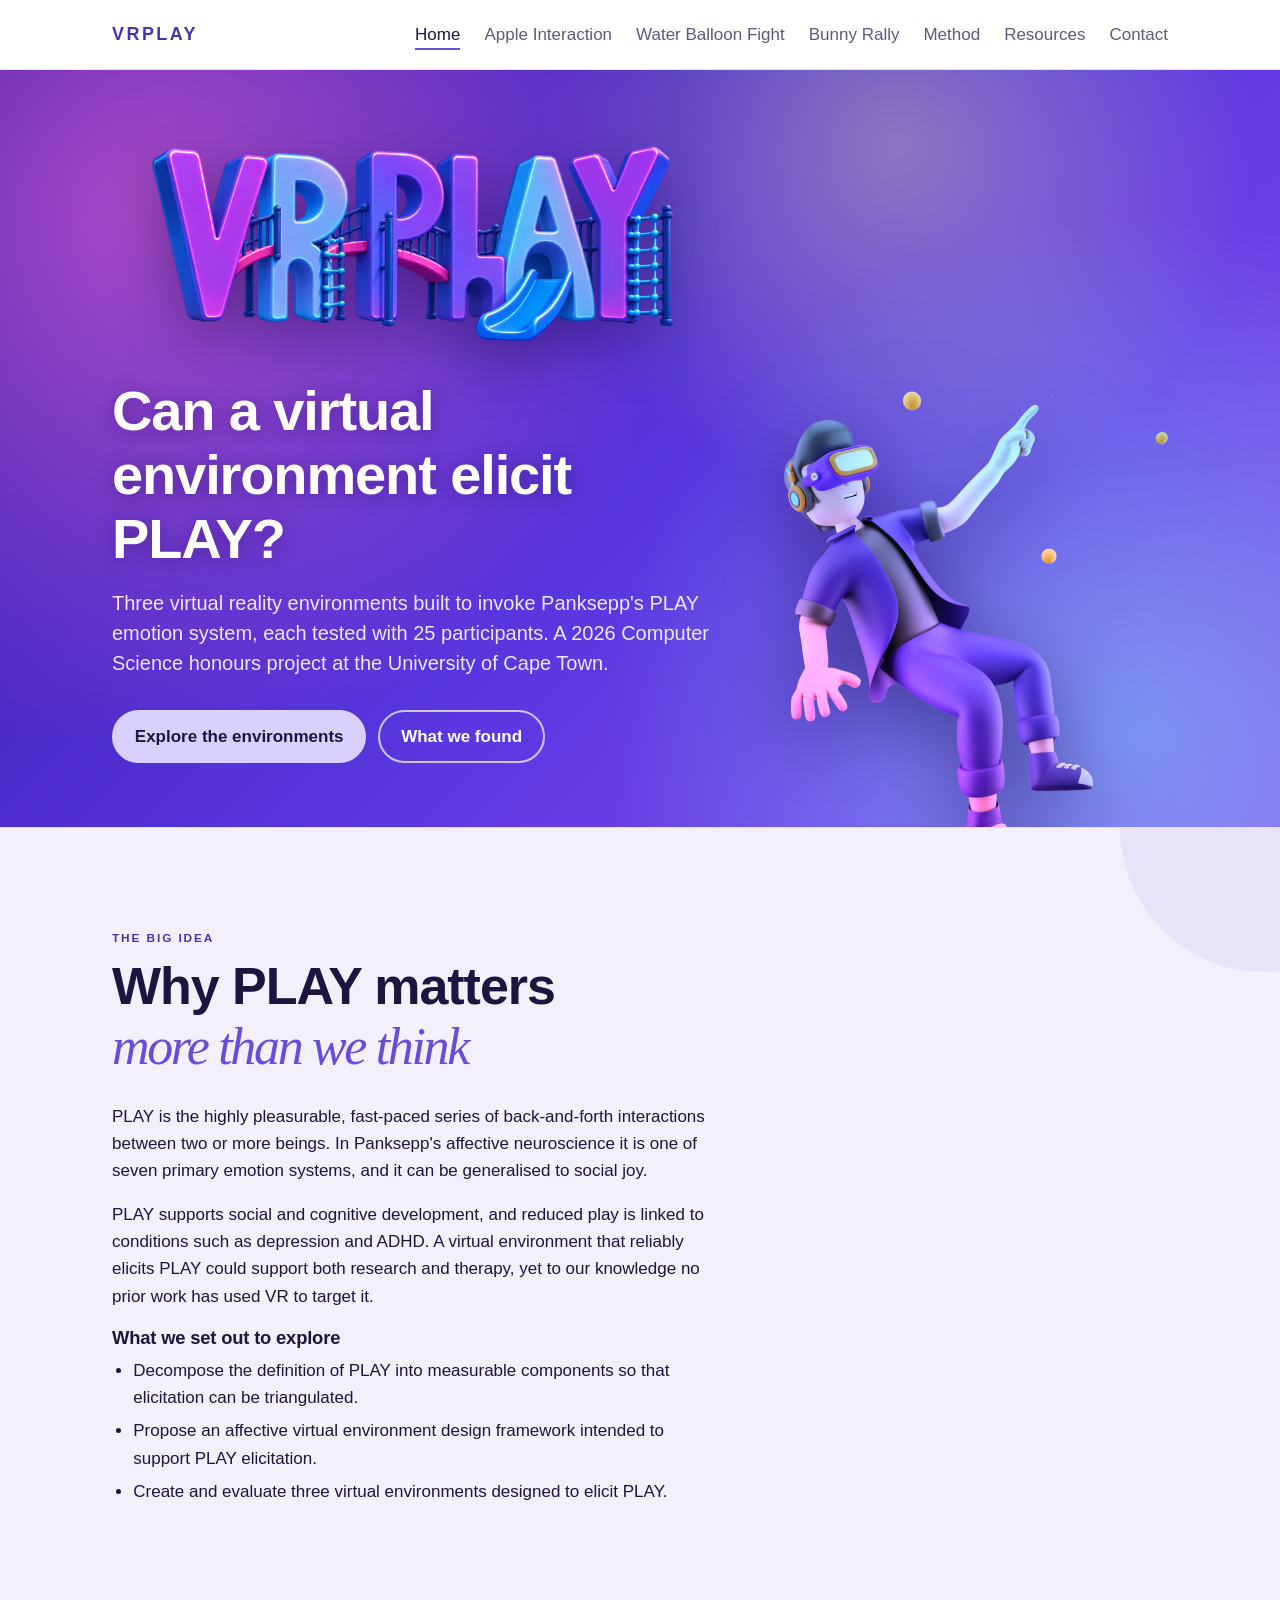
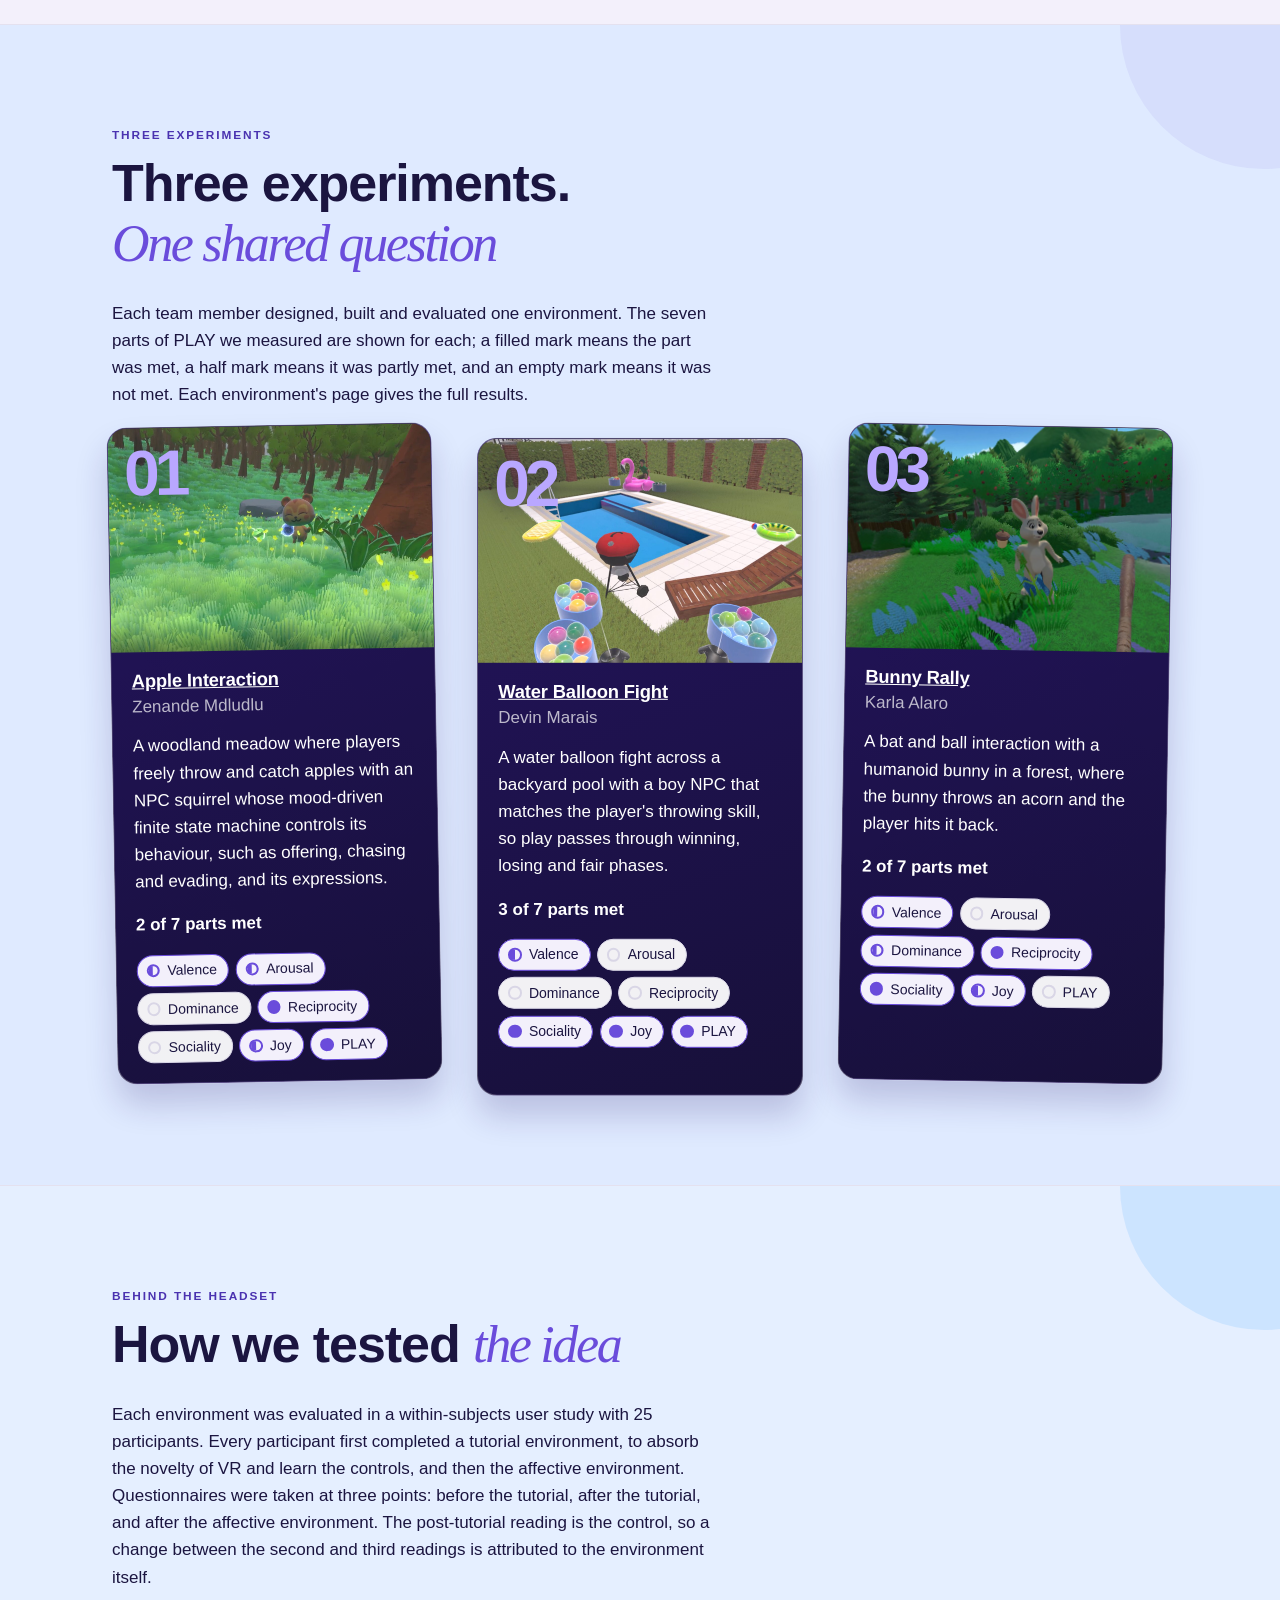
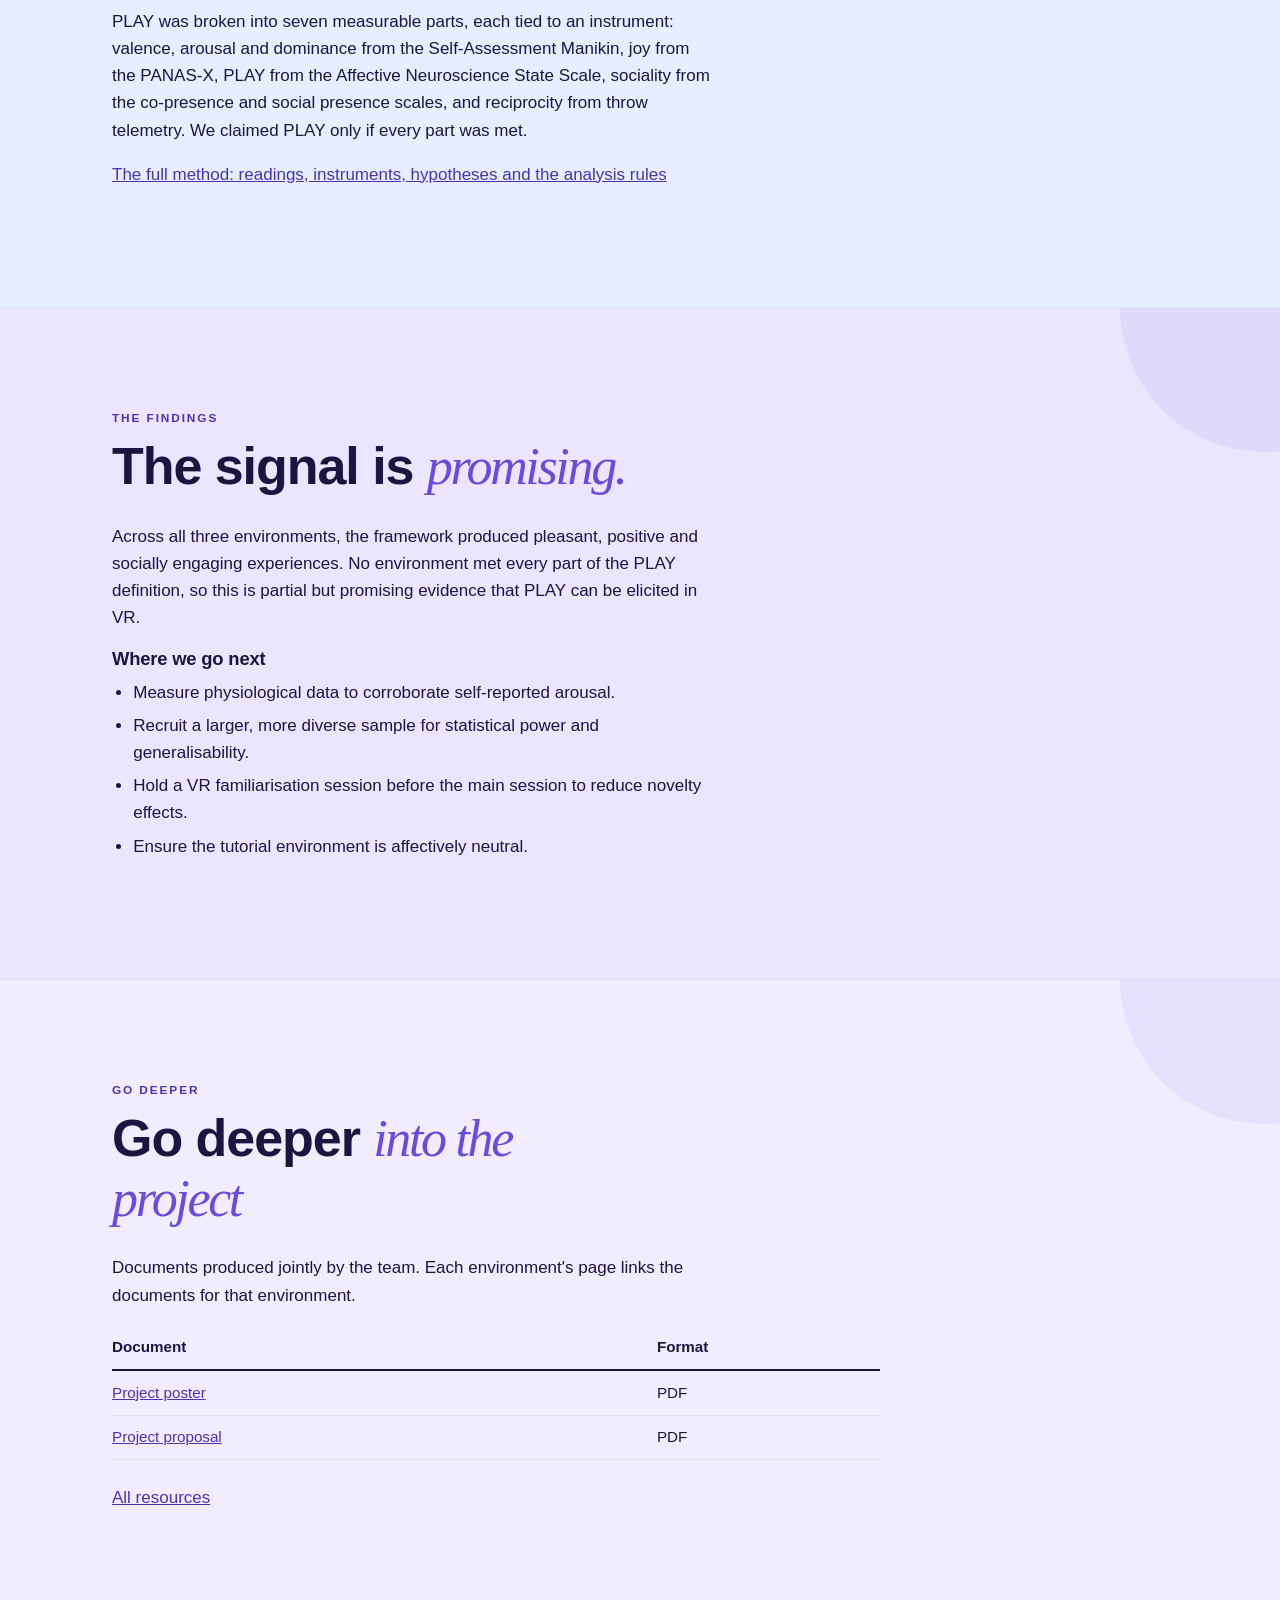
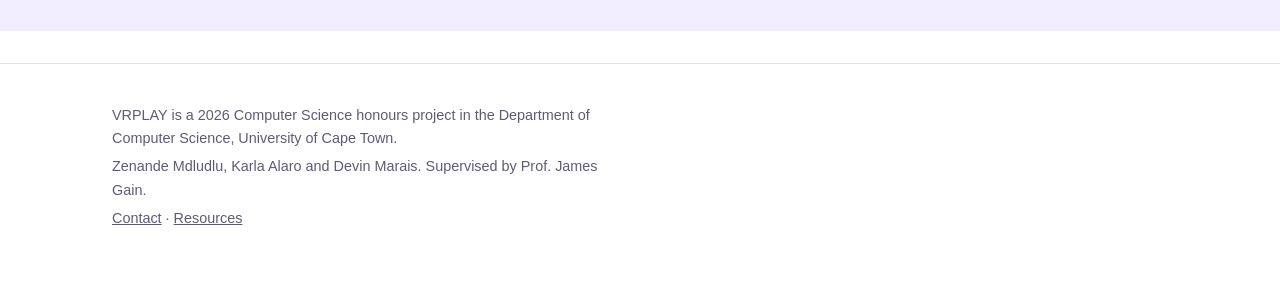
==== commit 88e0aed8: "Linked papers to resources page" ====
--- a/index.html
+++ b/index.html
@@ -158,7 +158,6 @@
         <tbody>
           <tr><td><a href="docs/VRPLAY_Poster.pdf">Project poster</a></td><td>PDF</td></tr>
           <tr><td><a href="docs/VRPlay_Project_Proposal.pdf">Project proposal</a></td><td>PDF</td></tr>
-          <tr><td>Final presentation <span class="todo">file to be added</span></td><td>PDF</td></tr>
         </tbody>
       </table>
       </div>
--- a/css/style.css
+++ b/css/style.css
@@ -1132,3 +1132,11 @@
   .split-figure { justify-self: start; }
   .environment-page section.full .gallery.charts { grid-template-columns: 1fr; }
 }
+
+
+/* Note under each source-code link explaining what the archive holds */
+.code-note {
+  font-size: 0.9rem;
+  color: var(--muted);
+  margin-top: 0.75rem;
+}
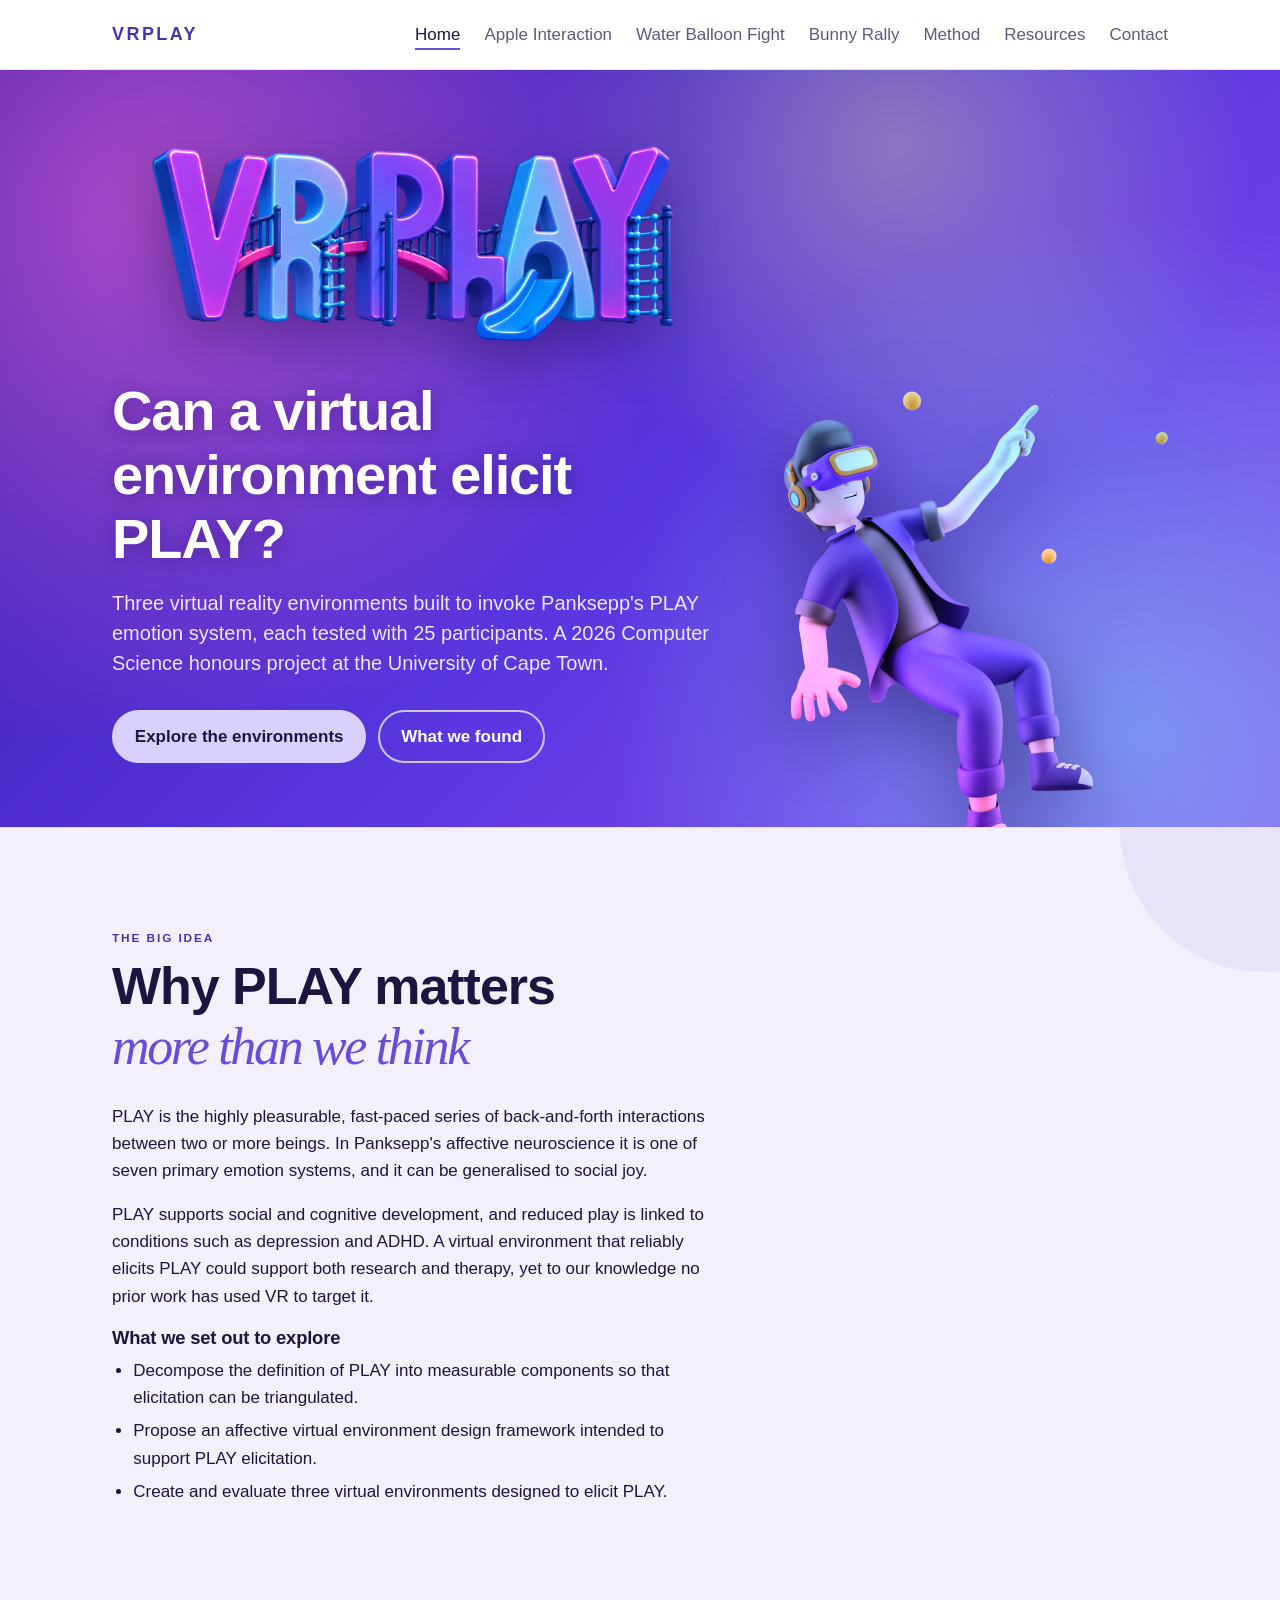
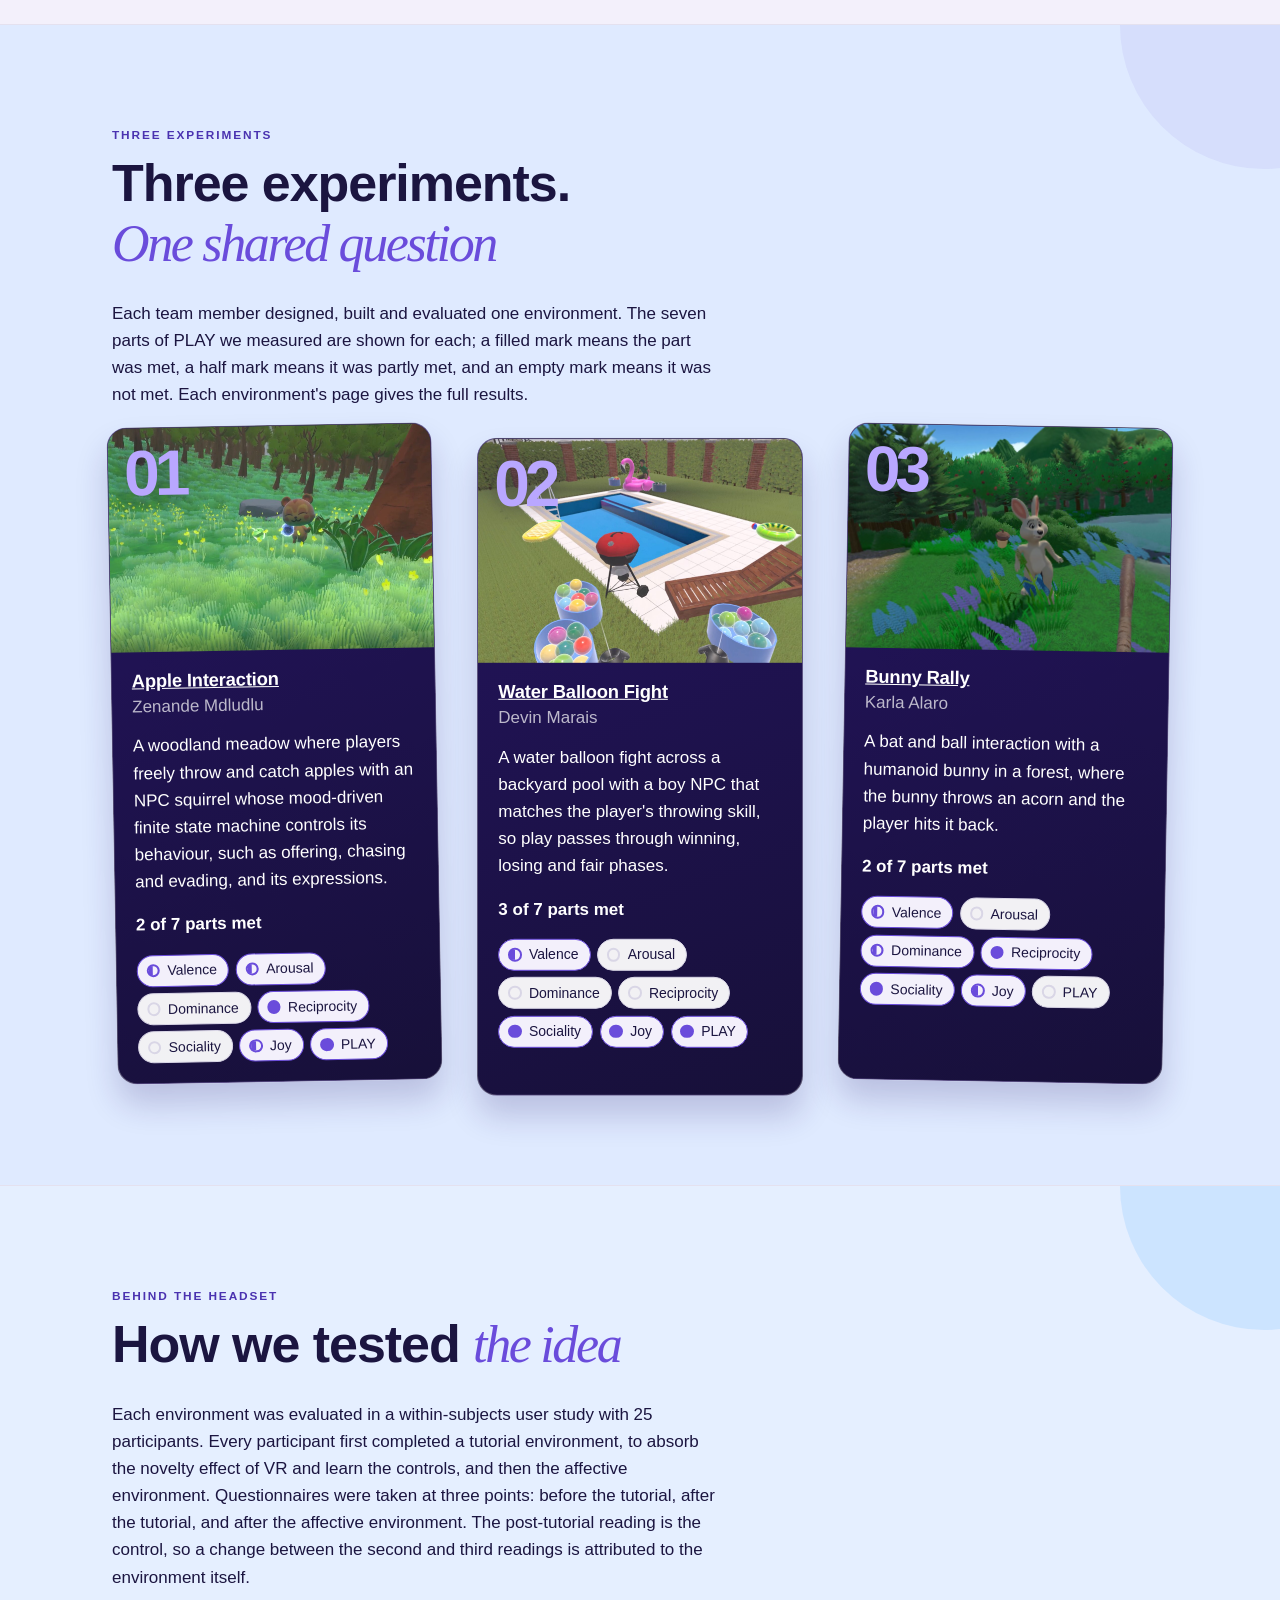
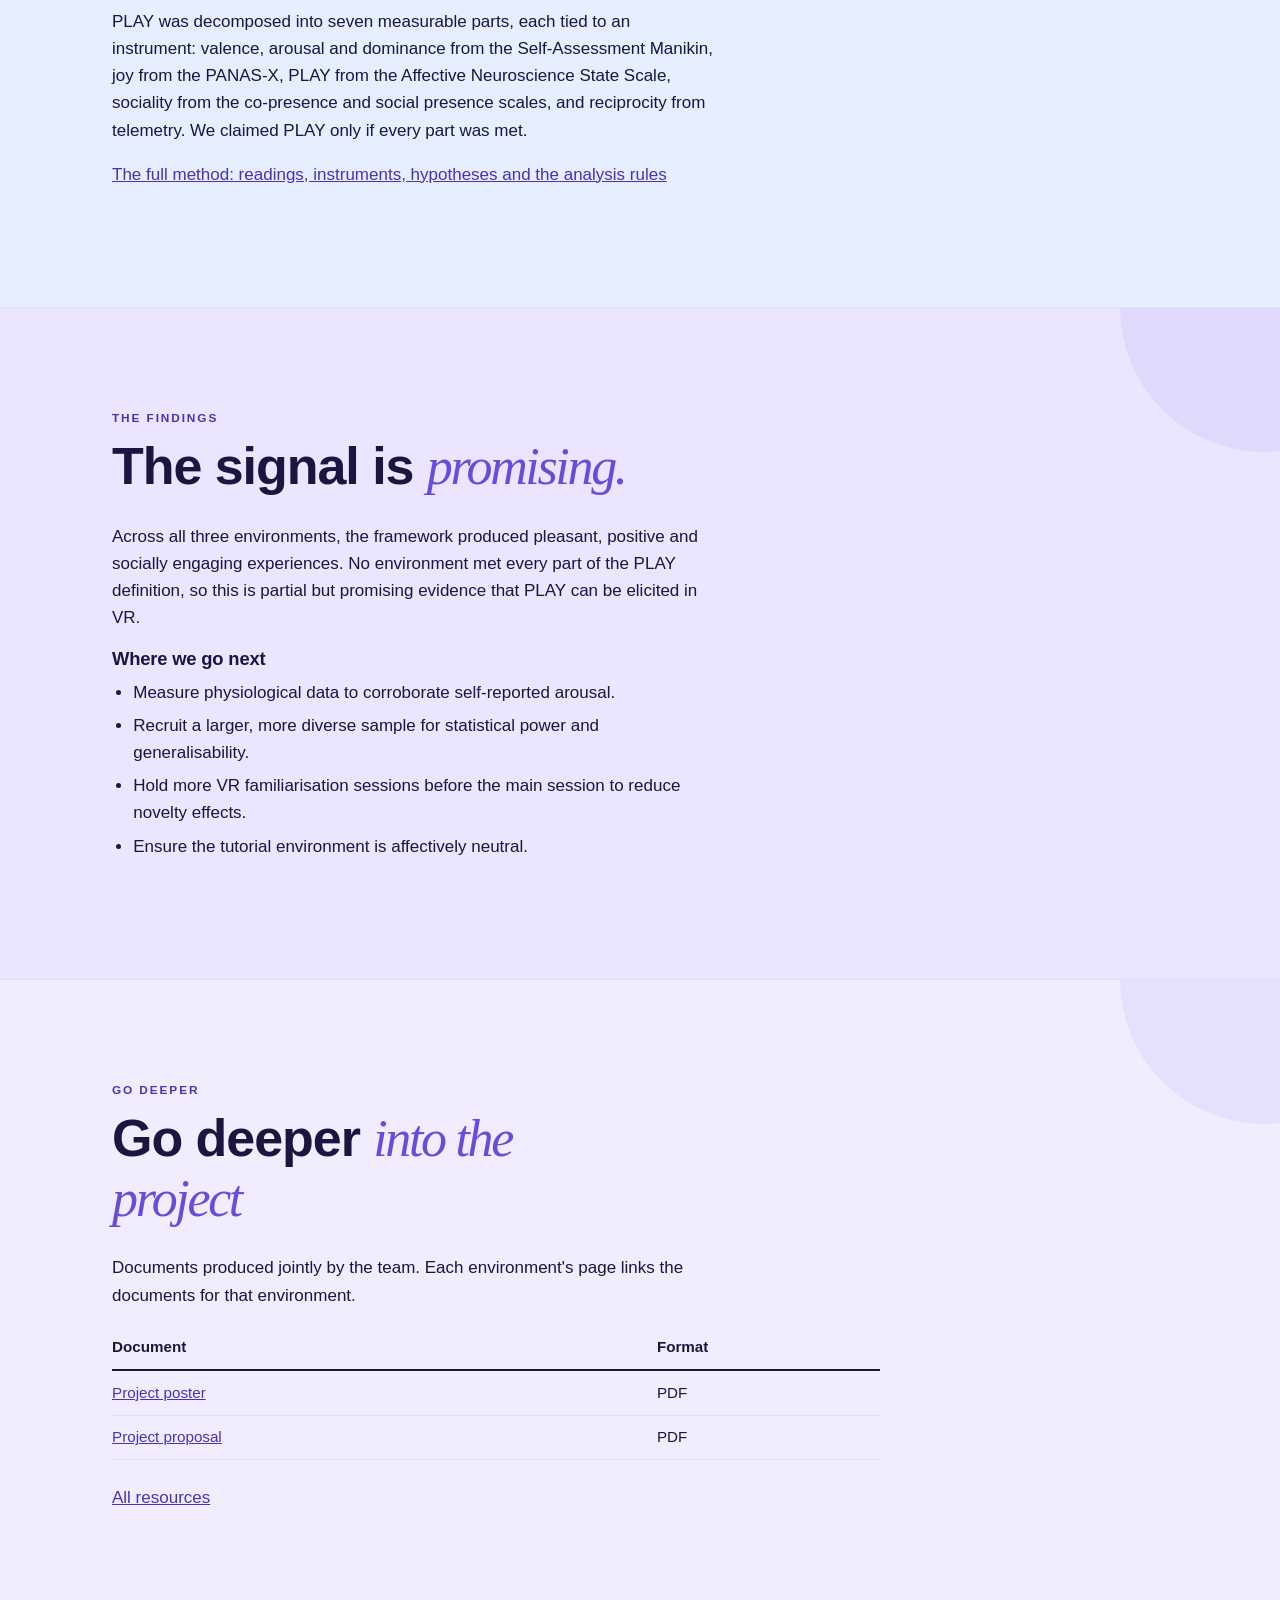
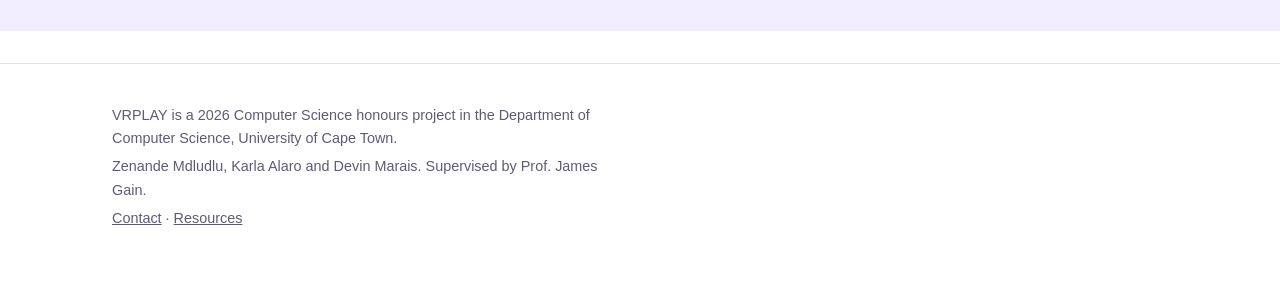
==== commit 1bd5f662: "Update index.html" ====
--- a/index.html
+++ b/index.html
@@ -123,8 +123,8 @@
     <div class="wrap">
       <p class="section-kicker">Behind the headset</p>
       <h2>How we tested <em>the idea</em></h2>
-      <p>Each environment was evaluated in a within-subjects user study with 25 participants. Every participant first completed a tutorial environment, to absorb the novelty of VR and learn the controls, and then the affective environment. Questionnaires were taken at three points: before the tutorial, after the tutorial, and after the affective environment. The post-tutorial reading is the control, so a change between the second and third readings is attributed to the environment itself.</p>
-      <p>PLAY was broken into seven measurable parts, each tied to an instrument: valence, arousal and dominance from the Self-Assessment Manikin, joy from the PANAS-X, PLAY from the Affective Neuroscience State Scale, sociality from the co-presence and social presence scales, and reciprocity from throw telemetry. We claimed PLAY only if every part was met.</p>
+      <p>Each environment was evaluated in a within-subjects user study with 25 participants. Every participant first completed a tutorial environment, to absorb the novelty effect of VR and learn the controls, and then the affective environment. Questionnaires were taken at three points: before the tutorial, after the tutorial, and after the affective environment. The post-tutorial reading is the control, so a change between the second and third readings is attributed to the environment itself.</p>
+      <p>PLAY was decomposed into seven measurable parts, each tied to an instrument: valence, arousal and dominance from the Self-Assessment Manikin, joy from the PANAS-X, PLAY from the Affective Neuroscience State Scale, sociality from the co-presence and social presence scales, and reciprocity from telemetry. We claimed PLAY only if every part was met.</p>
       <p><a href="method.html">The full method: readings, instruments, hypotheses and the analysis rules</a></p>
     </div>
   </section>
@@ -138,7 +138,7 @@
       <ul>
         <li>Measure physiological data to corroborate self-reported arousal.</li>
         <li>Recruit a larger, more diverse sample for statistical power and generalisability.</li>
-        <li>Hold a VR familiarisation session before the main session to reduce novelty effects.</li>
+        <li>Hold more VR familiarisation sessions before the main session to reduce novelty effects.</li>
         <li>Ensure the tutorial environment is affectively neutral.</li>
       </ul>
     </div>
--- a/css/style.css
+++ b/css/style.css
@@ -622,6 +622,42 @@
   margin-top: 0.45rem;
 }
 
+/* Findings added to the Bunny Rally results panel. Keep these elements
+   within the existing white-panel visual language instead of falling back
+   to browser defaults. */
+.results-highlights {
+  display: grid;
+  grid-template-columns: repeat(3, minmax(0, 1fr));
+  gap: 0.75rem;
+  margin: 1.5rem 0;
+}
+
+.results-highlights article {
+  display: flex;
+  flex-direction: column;
+  gap: 0.25rem;
+  padding: 1rem;
+  border: 1px solid #d8cdfa;
+  border-radius: 0.8rem;
+  background: #faf9ff;
+}
+
+.results-highlights span,
+.results-highlights small {
+  color: var(--muted);
+  font-size: 0.82rem;
+  line-height: 1.35;
+}
+
+.results-highlights strong {
+  color: var(--page-deep);
+  font-size: 1.25rem;
+}
+
+.results-note {
+  font-size: 0.88rem;
+}
+
 .environment-page #results .tally li.met,
 .environment-page #results .tally li.part {
   border-color: var(--page-deep);
@@ -720,6 +756,7 @@
   .environment-page #design .gallery { margin-top: 0.75rem; }
   .environment-page .gallery { grid-template-columns: 1fr; }
   .environment-page .gallery-featured { order: -1; }
+  .results-highlights { grid-template-columns: 1fr; }
   .environment-page .gallery figure:hover,
   .environment-page .gallery figure:focus-within {
     transform: translateY(-0.35rem) scale(1.35);
@@ -916,6 +953,28 @@
 
 .table-scroll { overflow-x: auto; }
 
+.results-table table {
+  max-width: none;
+  margin-bottom: 0;
+}
+
+.results-table th:nth-child(2),
+.results-table td:nth-child(2) {
+  width: 6rem;
+  white-space: nowrap;
+}
+
+.results-table th:last-child,
+.results-table td:last-child {
+  width: 10rem;
+  white-space: nowrap;
+}
+
+.results-table td:last-child {
+  color: var(--page-deep);
+  font-weight: 600;
+}
+
 /* ---- figures and placeholders ------------------------------------- */
 
 figure { margin: 0 0 2rem; }
